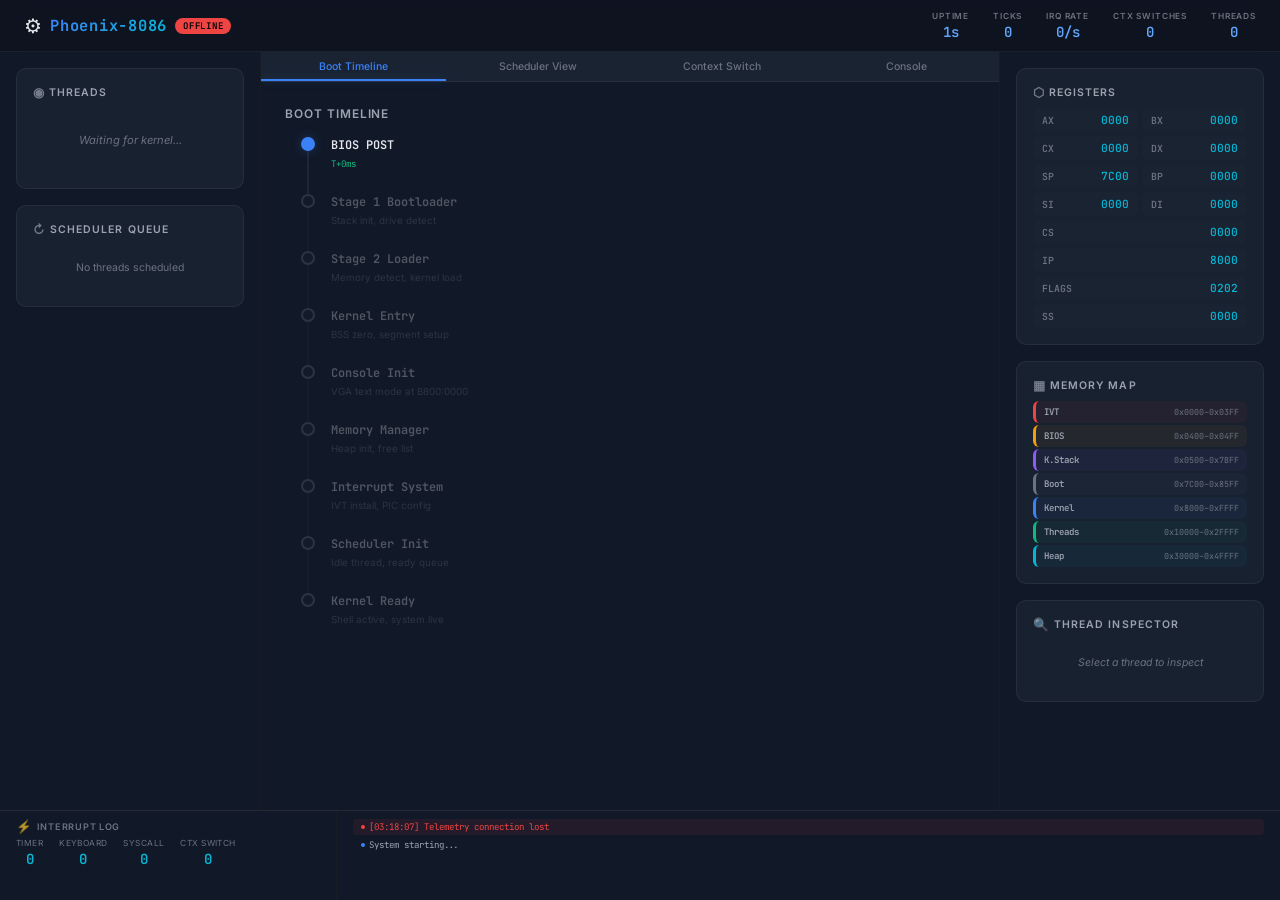
==== dashboard/index.html @ c965301e "Phoenix-8086: preemptive 8086 kernel with telemetry dashboard Two-stage bootloader, real-mode kernel" ====
<!DOCTYPE html>
<html lang="en">
<head>
    <meta charset="UTF-8">
    <meta name="viewport" content="width=device-width, initial-scale=1.0">
    <title>Phoenix-8086 — Live Kernel Dashboard</title>
    <meta name="description" content="Real-time visual dashboard for the Phoenix-8086 bare-metal preemptive microkernel. Monitors boot flow, thread scheduling, interrupts, registers, and memory.">
    <link rel="stylesheet" href="styles.css">
    <link href="https://fonts.googleapis.com/css2?family=Inter:wght@300;400;500;600;700&family=JetBrains+Mono:wght@300;400;500;700&display=swap" rel="stylesheet">
</head>
<body>
    <!-- ═══ Top Status Bar ═══ -->
    <header class="top-bar" id="top-bar">
        <div class="top-bar__logo">
            <span class="logo-icon">⚙</span>
            <span class="logo-text">Phoenix-8086</span>
            <span class="logo-badge" id="status-badge">CONNECTING</span>
        </div>
        <div class="top-bar__metrics">
            <div class="metric">
                <span class="metric__label">UPTIME</span>
                <span class="metric__value" id="metric-uptime">0s</span>
            </div>
            <div class="metric">
                <span class="metric__label">TICKS</span>
                <span class="metric__value" id="metric-ticks">0</span>
            </div>
            <div class="metric">
                <span class="metric__label">IRQ RATE</span>
                <span class="metric__value" id="metric-irq-rate">0/s</span>
            </div>
            <div class="metric">
                <span class="metric__label">CTX SWITCHES</span>
                <span class="metric__value" id="metric-ctx-switches">0</span>
            </div>
            <div class="metric">
                <span class="metric__label">THREADS</span>
                <span class="metric__value" id="metric-threads">0</span>
            </div>
        </div>
    </header>

    <!-- ═══ Main Dashboard Grid ═══ -->
    <main class="dashboard">
        <!-- ─── Left Panel: Thread List & Scheduler ─── -->
        <aside class="panel panel--left" id="panel-left">
            <div class="panel__section" id="thread-list-section">
                <h2 class="panel__title">
                    <span class="panel__icon">◉</span> Threads
                </h2>
                <div class="thread-list" id="thread-list">
                    <div class="thread-card thread-card--empty">
                        <span class="thread-card__msg">Waiting for kernel...</span>
                    </div>
                </div>
            </div>

            <div class="panel__section" id="scheduler-section">
                <h2 class="panel__title">
                    <span class="panel__icon">↻</span> Scheduler Queue
                </h2>
                <div class="sched-queue" id="sched-queue">
                    <div class="sched-queue__empty">No threads scheduled</div>
                </div>
            </div>
        </aside>

        <!-- ─── Center Panel: Main Visualization ─── -->
        <section class="panel panel--center" id="panel-center">
            <!-- View Tabs -->
            <div class="view-tabs" id="view-tabs">
                <button class="view-tab view-tab--active" data-view="boot">Boot Timeline</button>
                <button class="view-tab" data-view="scheduler">Scheduler View</button>
                <button class="view-tab" data-view="context-switch">Context Switch</button>
                <button class="view-tab" data-view="console">Console</button>
            </div>

            <!-- Boot Timeline View -->
            <div class="view-content view-content--active" id="view-boot">
                <h2 class="view-content__title">Boot Timeline</h2>
                <div class="boot-timeline" id="boot-timeline">
                    <div class="boot-step boot-step--completed" data-step="0">
                        <div class="boot-step__dot"></div>
                        <div class="boot-step__line"></div>
                        <div class="boot-step__content">
                            <span class="boot-step__label">BIOS POST</span>
                            <span class="boot-step__time">T+0ms</span>
                        </div>
                    </div>
                    <div class="boot-step" data-step="1">
                        <div class="boot-step__dot"></div>
                        <div class="boot-step__line"></div>
                        <div class="boot-step__content">
                            <span class="boot-step__label">Stage 1 Bootloader</span>
                            <span class="boot-step__desc">Stack init, drive detect</span>
                        </div>
                    </div>
                    <div class="boot-step" data-step="2">
                        <div class="boot-step__dot"></div>
                        <div class="boot-step__line"></div>
                        <div class="boot-step__content">
                            <span class="boot-step__label">Stage 2 Loader</span>
                            <span class="boot-step__desc">Memory detect, kernel load</span>
                        </div>
                    </div>
                    <div class="boot-step" data-step="3">
                        <div class="boot-step__dot"></div>
                        <div class="boot-step__line"></div>
                        <div class="boot-step__content">
                            <span class="boot-step__label">Kernel Entry</span>
                            <span class="boot-step__desc">BSS zero, segment setup</span>
                        </div>
                    </div>
                    <div class="boot-step" data-step="4">
                        <div class="boot-step__dot"></div>
                        <div class="boot-step__line"></div>
                        <div class="boot-step__content">
                            <span class="boot-step__label">Console Init</span>
                            <span class="boot-step__desc">VGA text mode at B800:0000</span>
                        </div>
                    </div>
                    <div class="boot-step" data-step="5">
                        <div class="boot-step__dot"></div>
                        <div class="boot-step__line"></div>
                        <div class="boot-step__content">
                            <span class="boot-step__label">Memory Manager</span>
                            <span class="boot-step__desc">Heap init, free list</span>
                        </div>
                    </div>
                    <div class="boot-step" data-step="6">
                        <div class="boot-step__dot"></div>
                        <div class="boot-step__line"></div>
                        <div class="boot-step__content">
                            <span class="boot-step__label">Interrupt System</span>
                            <span class="boot-step__desc">IVT install, PIC config</span>
                        </div>
                    </div>
                    <div class="boot-step" data-step="7">
                        <div class="boot-step__dot"></div>
                        <div class="boot-step__line"></div>
                        <div class="boot-step__content">
                            <span class="boot-step__label">Scheduler Init</span>
                            <span class="boot-step__desc">Idle thread, ready queue</span>
                        </div>
                    </div>
                    <div class="boot-step" data-step="8">
                        <div class="boot-step__dot"></div>
                        <div class="boot-step__line"></div>
                        <div class="boot-step__content">
                            <span class="boot-step__label">Kernel Ready</span>
                            <span class="boot-step__desc">Shell active, system live</span>
                        </div>
                    </div>
                </div>
            </div>

            <!-- Scheduler View -->
            <div class="view-content" id="view-scheduler">
                <h2 class="view-content__title">Scheduler Timeline</h2>
                <div class="sched-timeline" id="sched-timeline">
                    <div class="sched-timeline__gantt" id="sched-gantt"></div>
                    <div class="sched-timeline__legend" id="sched-legend"></div>
                </div>
                <div class="sched-cpu-chart" id="sched-cpu-chart">
                    <h3>CPU Time per Thread</h3>
                    <div class="cpu-bars" id="cpu-bars"></div>
                </div>
            </div>

            <!-- Context Switch View -->
            <div class="view-content" id="view-context-switch">
                <h2 class="view-content__title">Context Switch Animation</h2>
                <div class="ctx-switch-anim" id="ctx-switch-anim">
                    <div class="ctx-phase" id="ctx-phase-save">
                        <div class="ctx-phase__icon">💾</div>
                        <div class="ctx-phase__label">Save Registers</div>
                        <div class="ctx-phase__desc">Push AX–DI, FLAGS → TCB</div>
                    </div>
                    <div class="ctx-arrow">→</div>
                    <div class="ctx-phase" id="ctx-phase-select">
                        <div class="ctx-phase__icon">🔍</div>
                        <div class="ctx-phase__label">Select Next</div>
                        <div class="ctx-phase__desc">Priority-RR scan</div>
                    </div>
                    <div class="ctx-arrow">→</div>
                    <div class="ctx-phase" id="ctx-phase-restore">
                        <div class="ctx-phase__icon">📤</div>
                        <div class="ctx-phase__label">Restore Context</div>
                        <div class="ctx-phase__desc">TCB → AX–DI, FLAGS</div>
                    </div>
                    <div class="ctx-arrow">→</div>
                    <div class="ctx-phase" id="ctx-phase-iret">
                        <div class="ctx-phase__icon">⚡</div>
                        <div class="ctx-phase__label">IRET</div>
                        <div class="ctx-phase__desc">Resume execution</div>
                    </div>
                </div>
                <div class="ctx-switch-detail" id="ctx-switch-detail">
                    <div class="ctx-thread-box" id="ctx-from-thread">
                        <h3>From Thread</h3>
                        <span class="ctx-thread-name" id="ctx-from-name">—</span>
                    </div>
                    <div class="ctx-switch-arrow">⟹</div>
                    <div class="ctx-thread-box" id="ctx-to-thread">
                        <h3>To Thread</h3>
                        <span class="ctx-thread-name" id="ctx-to-name">—</span>
                    </div>
                </div>
            </div>

            <!-- Console View -->
            <div class="view-content" id="view-console">
                <h2 class="view-content__title">Kernel Console Mirror</h2>
                <div class="console-output" id="console-output">
                    <pre id="console-text">Phoenix-8086 Kernel Console
Waiting for telemetry connection...</pre>
                </div>
            </div>
        </section>

        <!-- ─── Right Panel: Registers, Memory, Inspector ─── -->
        <aside class="panel panel--right" id="panel-right">
            <div class="panel__section" id="register-section">
                <h2 class="panel__title">
                    <span class="panel__icon">⬡</span> Registers
                </h2>
                <div class="register-grid" id="register-grid">
                    <div class="register" id="reg-ax"><span class="register__name">AX</span><span class="register__val">0000</span></div>
                    <div class="register" id="reg-bx"><span class="register__name">BX</span><span class="register__val">0000</span></div>
                    <div class="register" id="reg-cx"><span class="register__name">CX</span><span class="register__val">0000</span></div>
                    <div class="register" id="reg-dx"><span class="register__name">DX</span><span class="register__val">0000</span></div>
                    <div class="register" id="reg-sp"><span class="register__name">SP</span><span class="register__val">7C00</span></div>
                    <div class="register" id="reg-bp"><span class="register__name">BP</span><span class="register__val">0000</span></div>
                    <div class="register" id="reg-si"><span class="register__name">SI</span><span class="register__val">0000</span></div>
                    <div class="register" id="reg-di"><span class="register__name">DI</span><span class="register__val">0000</span></div>
                    <div class="register register--wide" id="reg-cs"><span class="register__name">CS</span><span class="register__val">0000</span></div>
                    <div class="register register--wide" id="reg-ip"><span class="register__name">IP</span><span class="register__val">8000</span></div>
                    <div class="register register--wide" id="reg-flags"><span class="register__name">FLAGS</span><span class="register__val">0202</span></div>
                    <div class="register register--wide" id="reg-ss"><span class="register__name">SS</span><span class="register__val">0000</span></div>
                </div>
            </div>

            <div class="panel__section" id="memory-section">
                <h2 class="panel__title">
                    <span class="panel__icon">▦</span> Memory Map
                </h2>
                <div class="memory-map" id="memory-map">
                    <div class="mem-region mem-region--ivt" title="Interrupt Vector Table">
                        <span class="mem-region__label">IVT</span>
                        <span class="mem-region__range">0x0000–0x03FF</span>
                    </div>
                    <div class="mem-region mem-region--bios" title="BIOS Data Area">
                        <span class="mem-region__label">BIOS</span>
                        <span class="mem-region__range">0x0400–0x04FF</span>
                    </div>
                    <div class="mem-region mem-region--stack" title="Kernel Stack">
                        <span class="mem-region__label">K.Stack</span>
                        <span class="mem-region__range">0x0500–0x7BFF</span>
                    </div>
                    <div class="mem-region mem-region--boot" title="Bootloader">
                        <span class="mem-region__label">Boot</span>
                        <span class="mem-region__range">0x7C00–0x85FF</span>
                    </div>
                    <div class="mem-region mem-region--kernel" title="Kernel Image">
                        <span class="mem-region__label">Kernel</span>
                        <span class="mem-region__range">0x8000–0xFFFF</span>
                    </div>
                    <div class="mem-region mem-region--threads" title="Thread Stacks">
                        <span class="mem-region__label">Threads</span>
                        <span class="mem-region__range">0x10000–0x2FFFF</span>
                    </div>
                    <div class="mem-region mem-region--heap" title="Heap">
                        <span class="mem-region__label">Heap</span>
                        <span class="mem-region__range">0x30000–0x4FFFF</span>
                    </div>
                </div>
            </div>

            <div class="panel__section" id="thread-inspector-section">
                <h2 class="panel__title">
                    <span class="panel__icon">🔍</span> Thread Inspector
                </h2>
                <div class="thread-inspector" id="thread-inspector">
                    <p class="inspector-placeholder">Select a thread to inspect</p>
                </div>
            </div>
        </aside>
    </main>

    <!-- ═══ Bottom Panel: Interrupt Log ═══ -->
    <footer class="bottom-bar" id="bottom-bar">
        <div class="bottom-bar__section">
            <h2 class="bottom-bar__title">
                <span class="panel__icon">⚡</span> Interrupt Log
            </h2>
            <div class="irq-counters" id="irq-counters">
                <div class="irq-counter">
                    <span class="irq-counter__label">Timer</span>
                    <span class="irq-counter__value" id="irq-timer">0</span>
                </div>
                <div class="irq-counter">
                    <span class="irq-counter__label">Keyboard</span>
                    <span class="irq-counter__value" id="irq-keyboard">0</span>
                </div>
                <div class="irq-counter">
                    <span class="irq-counter__label">Syscall</span>
                    <span class="irq-counter__value" id="irq-syscall">0</span>
                </div>
                <div class="irq-counter">
                    <span class="irq-counter__label">Ctx Switch</span>
                    <span class="irq-counter__value" id="irq-ctx">0</span>
                </div>
            </div>
        </div>
        <div class="bottom-bar__section bottom-bar__section--log">
            <div class="event-stream" id="event-stream">
                <div class="event-item event-item--info">System starting...</div>
            </div>
        </div>
    </footer>

    <!-- ═══ Fault Overlay (hidden by default) ═══ -->
    <div class="fault-overlay" id="fault-overlay" style="display: none;">
        <div class="fault-content">
            <h1 class="fault-title">⚠ KERNEL PANIC</h1>
            <p class="fault-reason" id="fault-reason">Unknown fault</p>
            <div class="fault-registers" id="fault-registers"></div>
        </div>
    </div>

    <script src="app.js"></script>
</body>
</html>
---- dashboard/styles.css ----
/* ================================================================
   Phoenix-8086 — Visual Dashboard Design System
   ================================================================
   Premium dark-themed dashboard for real-time kernel telemetry.
   Uses glassmorphism, subtle glow effects, and micro-animations.
   ================================================================ */

/* ── CSS Custom Properties (Design Tokens) ───── */
:root {
    /* Base palette */
    --bg-primary:       #0a0e17;
    --bg-secondary:     #111827;
    --bg-tertiary:      #1a2332;
    --bg-panel:         rgba(17, 24, 39, 0.85);
    --bg-card:          rgba(26, 35, 50, 0.9);
    --bg-hover:         rgba(59, 130, 246, 0.08);

    /* Glass effect */
    --glass-bg:         rgba(17, 24, 39, 0.6);
    --glass-border:     rgba(255, 255, 255, 0.06);
    --glass-blur:       12px;

    /* Text */
    --text-primary:     #e5e7eb;
    --text-secondary:   #9ca3af;
    --text-muted:       #6b7280;
    --text-accent:      #60a5fa;

    /* Accents */
    --accent-blue:      #3b82f6;
    --accent-blue-glow: rgba(59, 130, 246, 0.3);
    --accent-green:     #10b981;
    --accent-green-glow: rgba(16, 185, 129, 0.3);
    --accent-amber:     #f59e0b;
    --accent-amber-glow: rgba(245, 158, 11, 0.3);
    --accent-red:       #ef4444;
    --accent-red-glow:  rgba(239, 68, 68, 0.3);
    --accent-purple:    #8b5cf6;
    --accent-purple-glow: rgba(139, 92, 246, 0.3);
    --accent-cyan:      #06b6d4;
    --accent-cyan-glow: rgba(6, 182, 212, 0.3);

    /* Thread state colors */
    --state-running:    #10b981;
    --state-ready:      #3b82f6;
    --state-blocked:    #f59e0b;
    --state-sleeping:   #8b5cf6;
    --state-terminated: #ef4444;

    /* Borders & shadows */
    --border-subtle:    rgba(255, 255, 255, 0.06);
    --border-accent:    rgba(59, 130, 246, 0.2);
    --shadow-sm:        0 1px 2px rgba(0, 0, 0, 0.4);
    --shadow-md:        0 4px 12px rgba(0, 0, 0, 0.5);
    --shadow-lg:        0 8px 32px rgba(0, 0, 0, 0.6);
    --shadow-glow:      0 0 20px rgba(59, 130, 246, 0.15);

    /* Typography */
    --font-sans:        'Inter', -apple-system, BlinkMacSystemFont, sans-serif;
    --font-mono:        'JetBrains Mono', 'Fira Code', 'Cascadia Code', monospace;

    /* Spacing */
    --gap-xs:           4px;
    --gap-sm:           8px;
    --gap-md:           16px;
    --gap-lg:           24px;
    --gap-xl:           32px;

    /* Radius */
    --radius-sm:        6px;
    --radius-md:        10px;
    --radius-lg:        16px;

    /* Transitions */
    --transition-fast:  150ms ease;
    --transition-base:  250ms ease;
    --transition-slow:  400ms ease;
}

/* ── Reset & Base ────────────────────────────── */
*, *::before, *::after {
    box-sizing: border-box;
    margin: 0;
    padding: 0;
}

html {
    font-size: 14px;
    -webkit-font-smoothing: antialiased;
    -moz-osx-font-smoothing: grayscale;
}

body {
    font-family: var(--font-sans);
    background: var(--bg-primary);
    color: var(--text-primary);
    min-height: 100vh;
    display: flex;
    flex-direction: column;
    overflow: hidden;
}

/* ── Scrollbar Styling ───────────────────────── */
::-webkit-scrollbar {
    width: 6px;
    height: 6px;
}
::-webkit-scrollbar-track {
    background: transparent;
}
::-webkit-scrollbar-thumb {
    background: rgba(255, 255, 255, 0.1);
    border-radius: 3px;
}
::-webkit-scrollbar-thumb:hover {
    background: rgba(255, 255, 255, 0.2);
}

/* ── Top Status Bar ──────────────────────────── */
.top-bar {
    display: flex;
    align-items: center;
    justify-content: space-between;
    padding: var(--gap-sm) var(--gap-lg);
    background: var(--glass-bg);
    backdrop-filter: blur(var(--glass-blur));
    border-bottom: 1px solid var(--glass-border);
    z-index: 100;
    height: 52px;
    flex-shrink: 0;
}

.top-bar__logo {
    display: flex;
    align-items: center;
    gap: var(--gap-sm);
}

.logo-icon {
    font-size: 1.4rem;
    animation: spin 8s linear infinite;
}

@keyframes spin {
    from { transform: rotate(0deg); }
    to { transform: rotate(360deg); }
}

.logo-text {
    font-family: var(--font-mono);
    font-weight: 700;
    font-size: 1.1rem;
    letter-spacing: 0.05em;
    background: linear-gradient(135deg, var(--accent-blue), var(--accent-cyan));
    -webkit-background-clip: text;
    -webkit-text-fill-color: transparent;
    background-clip: text;
}

.logo-badge {
    font-family: var(--font-mono);
    font-size: 0.65rem;
    font-weight: 600;
    padding: 2px 8px;
    border-radius: 999px;
    background: var(--accent-amber);
    color: #000;
    letter-spacing: 0.08em;
    animation: pulse-badge 2s ease-in-out infinite;
}

.logo-badge--connected {
    background: var(--accent-green);
    animation: none;
}

.logo-badge--disconnected {
    background: var(--accent-red);
}

@keyframes pulse-badge {
    0%, 100% { opacity: 1; }
    50% { opacity: 0.5; }
}

.top-bar__metrics {
    display: flex;
    gap: var(--gap-lg);
}

.metric {
    display: flex;
    flex-direction: column;
    align-items: center;
    gap: 2px;
}

.metric__label {
    font-size: 0.6rem;
    font-weight: 600;
    color: var(--text-muted);
    letter-spacing: 0.1em;
    text-transform: uppercase;
}

.metric__value {
    font-family: var(--font-mono);
    font-size: 1rem;
    font-weight: 600;
    color: var(--text-accent);
}

/* ── Dashboard Grid ──────────────────────────── */
.dashboard {
    display: grid;
    grid-template-columns: 260px 1fr 280px;
    gap: 1px;
    flex: 1;
    min-height: 0;
    background: var(--border-subtle);
}

/* ── Panels ──────────────────────────────────── */
.panel {
    background: var(--bg-secondary);
    overflow-y: auto;
    padding: var(--gap-md);
}

.panel--left {
    display: flex;
    flex-direction: column;
    gap: var(--gap-md);
}

.panel--center {
    padding: 0;
    display: flex;
    flex-direction: column;
}

.panel--right {
    display: flex;
    flex-direction: column;
    gap: var(--gap-md);
}

.panel__section {
    background: var(--bg-card);
    border-radius: var(--radius-md);
    padding: var(--gap-md);
    border: 1px solid var(--border-subtle);
    transition: border-color var(--transition-base);
}

.panel__section:hover {
    border-color: var(--border-accent);
}

.panel__title {
    font-size: 0.75rem;
    font-weight: 600;
    color: var(--text-secondary);
    text-transform: uppercase;
    letter-spacing: 0.1em;
    margin-bottom: var(--gap-sm);
    display: flex;
    align-items: center;
    gap: var(--gap-xs);
}

.panel__icon {
    font-size: 0.9rem;
    opacity: 0.7;
}

/* ── Thread List ─────────────────────────────── */
.thread-list {
    display: flex;
    flex-direction: column;
    gap: var(--gap-xs);
}

.thread-card {
    display: flex;
    align-items: center;
    gap: var(--gap-sm);
    padding: var(--gap-sm) var(--gap-sm);
    border-radius: var(--radius-sm);
    cursor: pointer;
    transition: background var(--transition-fast), box-shadow var(--transition-fast);
    border: 1px solid transparent;
}

.thread-card:hover {
    background: var(--bg-hover);
    border-color: var(--border-accent);
}

.thread-card--active {
    background: rgba(16, 185, 129, 0.08);
    border-color: rgba(16, 185, 129, 0.2);
    box-shadow: 0 0 12px rgba(16, 185, 129, 0.1);
}

.thread-card--empty {
    justify-content: center;
    padding: var(--gap-lg);
}

.thread-card__msg {
    color: var(--text-muted);
    font-size: 0.8rem;
    font-style: italic;
}

.thread-card__dot {
    width: 8px;
    height: 8px;
    border-radius: 50%;
    flex-shrink: 0;
    animation: glow-dot 2s ease-in-out infinite;
}

@keyframes glow-dot {
    0%, 100% { box-shadow: 0 0 4px currentColor; }
    50% { box-shadow: 0 0 10px currentColor; }
}

.thread-card__dot--running   { background: var(--state-running); color: var(--state-running); }
.thread-card__dot--ready     { background: var(--state-ready); color: var(--state-ready); animation: none; }
.thread-card__dot--blocked   { background: var(--state-blocked); color: var(--state-blocked); animation: none; }
.thread-card__dot--sleeping  { background: var(--state-sleeping); color: var(--state-sleeping); animation: none; }
.thread-card__dot--terminated { background: var(--state-terminated); color: var(--state-terminated); animation: none; }

.thread-card__info {
    flex: 1;
    min-width: 0;
}

.thread-card__name {
    font-family: var(--font-mono);
    font-size: 0.8rem;
    font-weight: 500;
    color: var(--text-primary);
    white-space: nowrap;
    overflow: hidden;
    text-overflow: ellipsis;
}

.thread-card__meta {
    font-size: 0.65rem;
    color: var(--text-muted);
}

.thread-card__state {
    font-family: var(--font-mono);
    font-size: 0.6rem;
    font-weight: 600;
    padding: 1px 6px;
    border-radius: 4px;
    text-transform: uppercase;
    letter-spacing: 0.05em;
}

.thread-card__state--running   { background: rgba(16, 185, 129, 0.15); color: var(--state-running); }
.thread-card__state--ready     { background: rgba(59, 130, 246, 0.15); color: var(--state-ready); }
.thread-card__state--blocked   { background: rgba(245, 158, 11, 0.15); color: var(--state-blocked); }
.thread-card__state--sleeping  { background: rgba(139, 92, 246, 0.15); color: var(--state-sleeping); }
.thread-card__state--terminated { background: rgba(239, 68, 68, 0.15); color: var(--state-terminated); }

/* ── Scheduler Queue ─────────────────────────── */
.sched-queue {
    display: flex;
    flex-direction: column;
    gap: var(--gap-xs);
}

.sched-queue__empty {
    color: var(--text-muted);
    font-size: 0.75rem;
    text-align: center;
    padding: var(--gap-md);
}

.sched-queue__item {
    display: flex;
    align-items: center;
    gap: var(--gap-sm);
    padding: 4px var(--gap-sm);
    background: rgba(59, 130, 246, 0.05);
    border-radius: var(--radius-sm);
    border-left: 3px solid var(--accent-blue);
    font-family: var(--font-mono);
    font-size: 0.75rem;
    animation: slide-in 0.3s ease-out;
}

@keyframes slide-in {
    from { opacity: 0; transform: translateX(-10px); }
    to { opacity: 1; transform: translateX(0); }
}

/* ── View Tabs ───────────────────────────────── */
.view-tabs {
    display: flex;
    background: var(--bg-tertiary);
    border-bottom: 1px solid var(--border-subtle);
    flex-shrink: 0;
}

.view-tab {
    flex: 1;
    padding: var(--gap-sm) var(--gap-md);
    background: none;
    border: none;
    color: var(--text-muted);
    font-family: var(--font-sans);
    font-size: 0.75rem;
    font-weight: 500;
    cursor: pointer;
    transition: all var(--transition-fast);
    position: relative;
}

.view-tab:hover {
    color: var(--text-primary);
    background: var(--bg-hover);
}

.view-tab--active {
    color: var(--accent-blue);
}

.view-tab--active::after {
    content: '';
    position: absolute;
    bottom: 0;
    left: 0;
    right: 0;
    height: 2px;
    background: var(--accent-blue);
    box-shadow: 0 0 8px var(--accent-blue-glow);
}

/* ── View Content ────────────────────────────── */
.view-content {
    display: none;
    flex: 1;
    overflow-y: auto;
    padding: var(--gap-lg);
}

.view-content--active {
    display: block;
}

.view-content__title {
    font-size: 0.85rem;
    font-weight: 600;
    color: var(--text-secondary);
    margin-bottom: var(--gap-md);
    text-transform: uppercase;
    letter-spacing: 0.08em;
}

/* ── Boot Timeline ───────────────────────────── */
.boot-timeline {
    display: flex;
    flex-direction: column;
    gap: 0;
    padding-left: var(--gap-md);
}

.boot-step {
    display: flex;
    align-items: flex-start;
    gap: var(--gap-md);
    position: relative;
    padding-bottom: var(--gap-lg);
    opacity: 0.3;
    transition: opacity var(--transition-slow);
}

.boot-step--completed {
    opacity: 1;
}

.boot-step--active {
    opacity: 1;
}

.boot-step__dot {
    width: 14px;
    height: 14px;
    border-radius: 50%;
    background: var(--bg-tertiary);
    border: 2px solid var(--text-muted);
    flex-shrink: 0;
    z-index: 2;
    transition: all var(--transition-base);
}

.boot-step--completed .boot-step__dot {
    background: var(--accent-green);
    border-color: var(--accent-green);
    box-shadow: 0 0 8px var(--accent-green-glow);
}

.boot-step--active .boot-step__dot {
    background: var(--accent-blue);
    border-color: var(--accent-blue);
    box-shadow: 0 0 12px var(--accent-blue-glow);
    animation: pulse-dot 1.5s ease-in-out infinite;
}

@keyframes pulse-dot {
    0%, 100% { transform: scale(1); }
    50% { transform: scale(1.3); }
}

.boot-step__line {
    position: absolute;
    left: 6px;
    top: 14px;
    bottom: 0;
    width: 2px;
    background: var(--border-subtle);
    z-index: 1;
}

.boot-step:last-child .boot-step__line {
    display: none;
}

.boot-step--completed .boot-step__line {
    background: var(--accent-green);
    opacity: 0.4;
}

.boot-step__content {
    flex: 1;
}

.boot-step__label {
    font-family: var(--font-mono);
    font-size: 0.85rem;
    font-weight: 600;
    color: var(--text-primary);
    display: block;
}

.boot-step__desc {
    font-size: 0.7rem;
    color: var(--text-muted);
    margin-top: 2px;
}

.boot-step__time {
    font-family: var(--font-mono);
    font-size: 0.65rem;
    color: var(--accent-green);
}

/* ── Scheduler Timeline ──────────────────────── */
.sched-timeline {
    margin-bottom: var(--gap-lg);
}

.sched-timeline__gantt {
    height: 120px;
    background: var(--bg-card);
    border-radius: var(--radius-md);
    border: 1px solid var(--border-subtle);
    display: flex;
    align-items: flex-end;
    gap: 2px;
    padding: var(--gap-sm);
    overflow-x: auto;
}

.gantt-block {
    min-width: 8px;
    border-radius: 2px 2px 0 0;
    transition: height var(--transition-fast);
}

.sched-cpu-chart {
    margin-top: var(--gap-md);
}

.sched-cpu-chart h3 {
    font-size: 0.75rem;
    color: var(--text-secondary);
    margin-bottom: var(--gap-sm);
}

.cpu-bars {
    display: flex;
    flex-direction: column;
    gap: var(--gap-xs);
}

.cpu-bar {
    display: flex;
    align-items: center;
    gap: var(--gap-sm);
}

.cpu-bar__label {
    font-family: var(--font-mono);
    font-size: 0.7rem;
    color: var(--text-secondary);
    width: 60px;
    flex-shrink: 0;
}

.cpu-bar__track {
    flex: 1;
    height: 10px;
    background: var(--bg-tertiary);
    border-radius: 5px;
    overflow: hidden;
}

.cpu-bar__fill {
    height: 100%;
    border-radius: 5px;
    transition: width var(--transition-base);
}

.cpu-bar__value {
    font-family: var(--font-mono);
    font-size: 0.65rem;
    color: var(--text-muted);
    width: 40px;
    text-align: right;
}

/* ── Context Switch Animation ────────────────── */
.ctx-switch-anim {
    display: flex;
    align-items: center;
    justify-content: center;
    gap: var(--gap-md);
    padding: var(--gap-xl);
    flex-wrap: wrap;
}

.ctx-phase {
    display: flex;
    flex-direction: column;
    align-items: center;
    gap: var(--gap-sm);
    padding: var(--gap-lg) var(--gap-md);
    background: var(--bg-card);
    border-radius: var(--radius-md);
    border: 1px solid var(--border-subtle);
    min-width: 120px;
    transition: all var(--transition-base);
}

.ctx-phase--active {
    border-color: var(--accent-blue);
    box-shadow: 0 0 20px var(--accent-blue-glow), inset 0 0 20px rgba(59, 130, 246, 0.05);
    transform: scale(1.05);
}

.ctx-phase__icon {
    font-size: 2rem;
}

.ctx-phase__label {
    font-family: var(--font-mono);
    font-size: 0.8rem;
    font-weight: 600;
    color: var(--text-primary);
}

.ctx-phase__desc {
    font-size: 0.65rem;
    color: var(--text-muted);
    text-align: center;
}

.ctx-arrow {
    font-size: 1.5rem;
    color: var(--accent-blue);
    opacity: 0.5;
}

.ctx-switch-detail {
    display: flex;
    align-items: center;
    justify-content: center;
    gap: var(--gap-lg);
    padding: var(--gap-lg);
}

.ctx-thread-box {
    background: var(--bg-card);
    border-radius: var(--radius-md);
    border: 1px solid var(--border-subtle);
    padding: var(--gap-md) var(--gap-lg);
    text-align: center;
    min-width: 160px;
}

.ctx-thread-box h3 {
    font-size: 0.7rem;
    color: var(--text-muted);
    margin-bottom: var(--gap-xs);
    text-transform: uppercase;
    letter-spacing: 0.08em;
}

.ctx-thread-name {
    font-family: var(--font-mono);
    font-size: 1.1rem;
    font-weight: 600;
    color: var(--text-accent);
}

.ctx-switch-arrow {
    font-size: 2rem;
    color: var(--accent-green);
    animation: ctx-arrow-pulse 1.5s ease-in-out infinite;
}

@keyframes ctx-arrow-pulse {
    0%, 100% { opacity: 0.4; transform: translateX(0); }
    50% { opacity: 1; transform: translateX(4px); }
}

/* ── Console View ────────────────────────────── */
.console-output {
    background: #000;
    border-radius: var(--radius-md);
    border: 1px solid var(--border-subtle);
    padding: var(--gap-md);
    font-family: var(--font-mono);
    font-size: 0.8rem;
    color: #00ff41;
    height: 100%;
    overflow-y: auto;
}

.console-output pre {
    white-space: pre-wrap;
    word-break: break-all;
    margin: 0;
    line-height: 1.5;
}

/* ── Register Grid ───────────────────────────── */
.register-grid {
    display: grid;
    grid-template-columns: 1fr 1fr;
    gap: var(--gap-xs);
}

.register {
    display: flex;
    justify-content: space-between;
    align-items: center;
    padding: 4px var(--gap-sm);
    background: var(--bg-tertiary);
    border-radius: var(--radius-sm);
    border: 1px solid transparent;
    transition: all var(--transition-fast);
}

.register--changed {
    border-color: var(--accent-blue);
    background: rgba(59, 130, 246, 0.08);
    animation: reg-flash 0.5s ease;
}

@keyframes reg-flash {
    0% { background: rgba(59, 130, 246, 0.25); }
    100% { background: rgba(59, 130, 246, 0.08); }
}

.register--wide {
    grid-column: span 2;
}

.register__name {
    font-family: var(--font-mono);
    font-size: 0.7rem;
    font-weight: 600;
    color: var(--text-muted);
}

.register__val {
    font-family: var(--font-mono);
    font-size: 0.8rem;
    font-weight: 500;
    color: var(--accent-cyan);
}

/* ── Memory Map ──────────────────────────────── */
.memory-map {
    display: flex;
    flex-direction: column;
    gap: 2px;
}

.mem-region {
    display: flex;
    justify-content: space-between;
    align-items: center;
    padding: 5px var(--gap-sm);
    border-radius: var(--radius-sm);
    font-family: var(--font-mono);
    font-size: 0.65rem;
    border-left: 3px solid;
    transition: all var(--transition-fast);
}

.mem-region:hover {
    transform: translateX(2px);
}

.mem-region--ivt      { border-color: var(--accent-red);    background: rgba(239, 68, 68, 0.05); }
.mem-region--bios     { border-color: var(--accent-amber);  background: rgba(245, 158, 11, 0.05); }
.mem-region--stack    { border-color: var(--accent-purple); background: rgba(139, 92, 246, 0.05); }
.mem-region--boot     { border-color: var(--text-muted);    background: rgba(107, 114, 128, 0.05); }
.mem-region--kernel   { border-color: var(--accent-blue);   background: rgba(59, 130, 246, 0.05); }
.mem-region--threads  { border-color: var(--accent-green);  background: rgba(16, 185, 129, 0.05); }
.mem-region--heap     { border-color: var(--accent-cyan);   background: rgba(6, 182, 212, 0.05); }

.mem-region--active {
    box-shadow: 0 0 8px currentColor;
    transform: translateX(4px);
}

.mem-region__label {
    font-weight: 600;
    color: var(--text-secondary);
}

.mem-region__range {
    color: var(--text-muted);
    font-size: 0.6rem;
}

/* ── Thread Inspector ────────────────────────── */
.thread-inspector {
    font-size: 0.75rem;
}

.inspector-placeholder {
    color: var(--text-muted);
    font-style: italic;
    text-align: center;
    padding: var(--gap-md);
}

.inspector-field {
    display: flex;
    justify-content: space-between;
    padding: 3px 0;
    border-bottom: 1px solid var(--border-subtle);
}

.inspector-field__label {
    color: var(--text-muted);
}

.inspector-field__value {
    font-family: var(--font-mono);
    color: var(--text-accent);
    font-weight: 500;
}

/* ── Bottom Bar ──────────────────────────────── */
.bottom-bar {
    display: flex;
    gap: 1px;
    background: var(--border-subtle);
    border-top: 1px solid var(--glass-border);
    height: 90px;
    flex-shrink: 0;
}

.bottom-bar__section {
    background: var(--bg-secondary);
    padding: var(--gap-sm) var(--gap-md);
    flex: 1;
}

.bottom-bar__section--log {
    flex: 3;
    overflow: hidden;
}

.bottom-bar__title {
    font-size: 0.65rem;
    font-weight: 600;
    color: var(--text-muted);
    text-transform: uppercase;
    letter-spacing: 0.08em;
    margin-bottom: var(--gap-xs);
    display: flex;
    align-items: center;
    gap: var(--gap-xs);
}

.irq-counters {
    display: flex;
    gap: var(--gap-md);
}

.irq-counter {
    display: flex;
    flex-direction: column;
    align-items: center;
    gap: 2px;
}

.irq-counter__label {
    font-size: 0.6rem;
    color: var(--text-muted);
    text-transform: uppercase;
    letter-spacing: 0.05em;
}

.irq-counter__value {
    font-family: var(--font-mono);
    font-size: 1rem;
    font-weight: 600;
    color: var(--accent-cyan);
}

/* ── Event Stream ────────────────────────────── */
.event-stream {
    height: 100%;
    overflow-y: auto;
    display: flex;
    flex-direction: column;
    gap: 2px;
}

.event-item {
    font-family: var(--font-mono);
    font-size: 0.65rem;
    padding: 2px var(--gap-sm);
    border-radius: 3px;
    animation: event-fade-in 0.3s ease;
    display: flex;
    align-items: center;
    gap: var(--gap-xs);
    white-space: nowrap;
}

@keyframes event-fade-in {
    from { opacity: 0; transform: translateY(-5px); }
    to { opacity: 1; transform: translateY(0); }
}

.event-item::before {
    content: '';
    width: 4px;
    height: 4px;
    border-radius: 50%;
    flex-shrink: 0;
}

.event-item--info    { color: var(--text-secondary); }
.event-item--info::before { background: var(--accent-blue); }
.event-item--timer   { color: var(--text-muted); }
.event-item--timer::before { background: var(--accent-green); }
.event-item--keyboard { color: var(--accent-amber); }
.event-item--keyboard::before { background: var(--accent-amber); }
.event-item--switch  { color: var(--accent-cyan); }
.event-item--switch::before { background: var(--accent-cyan); }
.event-item--fault   { color: var(--accent-red); background: rgba(239, 68, 68, 0.08); }
.event-item--fault::before { background: var(--accent-red); }

/* ── Fault Overlay ───────────────────────────── */
.fault-overlay {
    position: fixed;
    inset: 0;
    background: rgba(239, 68, 68, 0.15);
    backdrop-filter: blur(8px);
    display: flex;
    align-items: center;
    justify-content: center;
    z-index: 1000;
    animation: fault-appear 0.5s ease;
}

@keyframes fault-appear {
    from { opacity: 0; }
    to { opacity: 1; }
}

.fault-content {
    background: var(--bg-primary);
    border: 2px solid var(--accent-red);
    border-radius: var(--radius-lg);
    padding: var(--gap-xl);
    max-width: 500px;
    text-align: center;
    box-shadow: 0 0 60px var(--accent-red-glow), 0 0 120px rgba(239, 68, 68, 0.1);
}

.fault-title {
    font-family: var(--font-mono);
    font-size: 2rem;
    font-weight: 700;
    color: var(--accent-red);
    margin-bottom: var(--gap-md);
    animation: fault-blink 1s ease-in-out infinite;
}

@keyframes fault-blink {
    0%, 100% { opacity: 1; }
    50% { opacity: 0.5; }
}

.fault-reason {
    font-family: var(--font-mono);
    font-size: 0.9rem;
    color: var(--text-primary);
    margin-bottom: var(--gap-lg);
}

.fault-registers {
    text-align: left;
    font-family: var(--font-mono);
    font-size: 0.75rem;
    color: var(--text-secondary);
}

/* ── Responsive ──────────────────────────────── */
@media (max-width: 1200px) {
    .dashboard {
        grid-template-columns: 220px 1fr 240px;
    }
}

@media (max-width: 900px) {
    .dashboard {
        grid-template-columns: 1fr;
        grid-template-rows: auto 1fr auto;
    }

    .panel--left, .panel--right {
        flex-direction: row;
        overflow-x: auto;
        gap: var(--gap-sm);
    }

    .panel__section {
        min-width: 200px;
    }
}
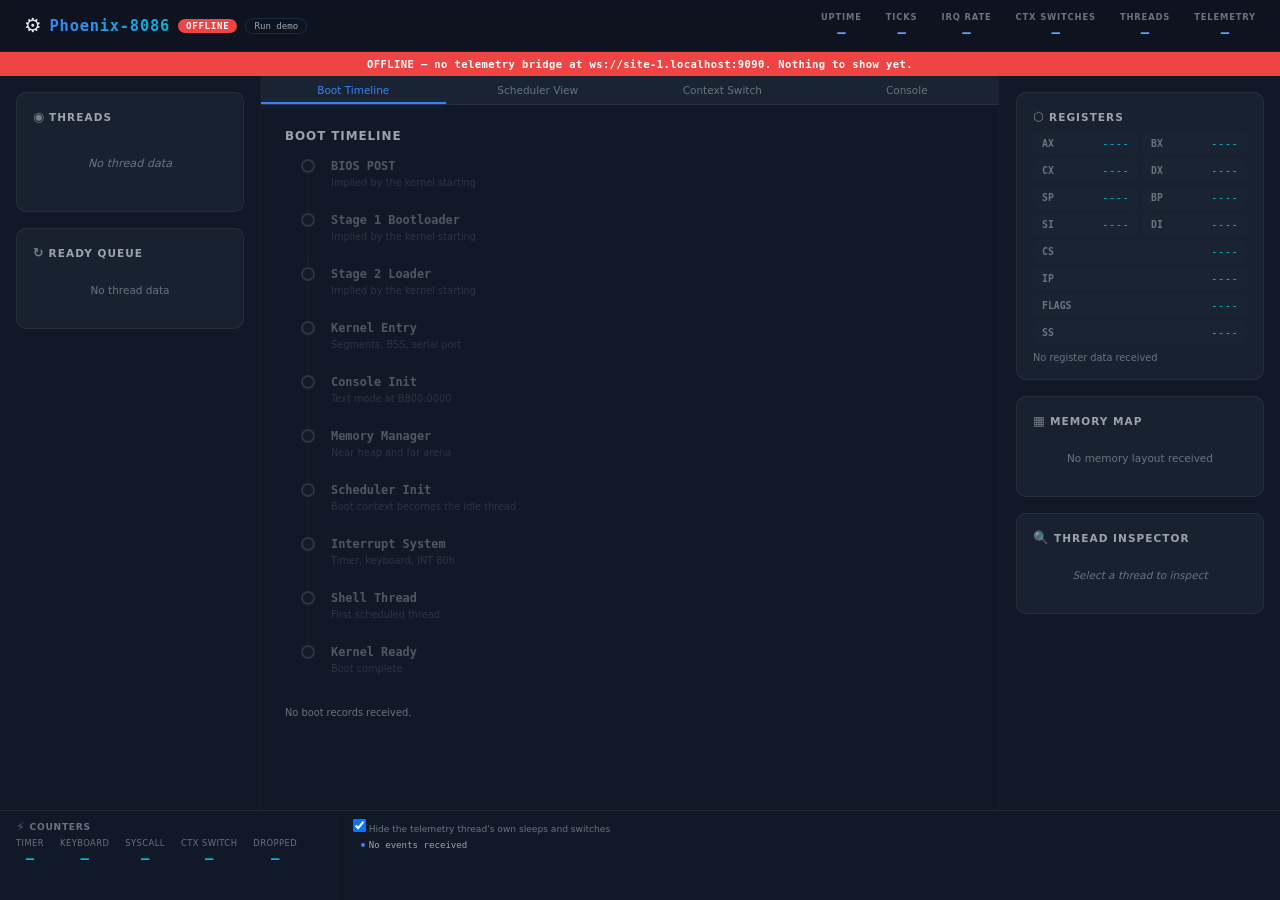
==== commit 6cb8a925: "Dashboard shows kernel data only; replay, capture tool, model tests - dashboard/model.js: pure state" ====
--- a/dashboard/index.html
+++ b/dashboard/index.html
@@ -3,10 +3,9 @@
 <head>
     <meta charset="UTF-8">
     <meta name="viewport" content="width=device-width, initial-scale=1.0">
-    <title>Phoenix-8086 — Live Kernel Dashboard</title>
+    <title>Phoenix-8086 — Kernel Dashboard</title>
     <meta name="description" content="Real-time visual dashboard for the Phoenix-8086 bare-metal preemptive microkernel. Monitors boot flow, thread scheduling, interrupts, registers, and memory.">
     <link rel="stylesheet" href="styles.css">
-    <link href="https://fonts.googleapis.com/css2?family=Inter:wght@300;400;500;600;700&family=JetBrains+Mono:wght@300;400;500;700&display=swap" rel="stylesheet">
 </head>
 <body>
     <!-- ═══ Top Status Bar ═══ -->
@@ -14,31 +13,39 @@
         <div class="top-bar__logo">
             <span class="logo-icon">⚙</span>
             <span class="logo-text">Phoenix-8086</span>
-            <span class="logo-badge" id="status-badge">CONNECTING</span>
+            <span class="logo-badge logo-badge--offline" id="status-badge">OFFLINE</span>
+            <button class="demo-toggle" id="demo-toggle" type="button">Run demo</button>
         </div>
         <div class="top-bar__metrics">
             <div class="metric">
                 <span class="metric__label">UPTIME</span>
-                <span class="metric__value" id="metric-uptime">0s</span>
+                <span class="metric__value" id="metric-uptime">—</span>
             </div>
             <div class="metric">
                 <span class="metric__label">TICKS</span>
-                <span class="metric__value" id="metric-ticks">0</span>
+                <span class="metric__value" id="metric-ticks">—</span>
             </div>
             <div class="metric">
                 <span class="metric__label">IRQ RATE</span>
-                <span class="metric__value" id="metric-irq-rate">0/s</span>
+                <span class="metric__value" id="metric-irq-rate">—</span>
             </div>
             <div class="metric">
                 <span class="metric__label">CTX SWITCHES</span>
-                <span class="metric__value" id="metric-ctx-switches">0</span>
+                <span class="metric__value" id="metric-ctx-switches">—</span>
             </div>
             <div class="metric">
                 <span class="metric__label">THREADS</span>
-                <span class="metric__value" id="metric-threads">0</span>
+                <span class="metric__value" id="metric-threads">—</span>
+            </div>
+            <div class="metric">
+                <span class="metric__label">TELEMETRY</span>
+                <span class="metric__value" id="metric-link">—</span>
             </div>
         </div>
     </header>
+
+    <!-- ═══ Mode Banner: says where the data on this page comes from ═══ -->
+    <div class="mode-banner mode-banner--offline" id="mode-banner" role="status"></div>
 
     <!-- ═══ Main Dashboard Grid ═══ -->
     <main class="dashboard">
@@ -50,17 +57,17 @@
                 </h2>
                 <div class="thread-list" id="thread-list">
                     <div class="thread-card thread-card--empty">
-                        <span class="thread-card__msg">Waiting for kernel...</span>
+                        <span class="thread-card__msg">No thread data</span>
                     </div>
                 </div>
             </div>
 
             <div class="panel__section" id="scheduler-section">
                 <h2 class="panel__title">
-                    <span class="panel__icon">↻</span> Scheduler Queue
+                    <span class="panel__icon">↻</span> Ready Queue
                 </h2>
                 <div class="sched-queue" id="sched-queue">
-                    <div class="sched-queue__empty">No threads scheduled</div>
+                    <div class="sched-queue__empty">No thread data</div>
                 </div>
             </div>
         </aside>
@@ -79,79 +86,88 @@
             <div class="view-content view-content--active" id="view-boot">
                 <h2 class="view-content__title">Boot Timeline</h2>
                 <div class="boot-timeline" id="boot-timeline">
-                    <div class="boot-step boot-step--completed" data-step="0">
+                    <div class="boot-step" data-stage="1">
                         <div class="boot-step__dot"></div>
                         <div class="boot-step__line"></div>
                         <div class="boot-step__content">
                             <span class="boot-step__label">BIOS POST</span>
-                            <span class="boot-step__time">T+0ms</span>
-                        </div>
-                    </div>
-                    <div class="boot-step" data-step="1">
+                            <span class="boot-step__desc">Implied by the kernel starting</span>
+                        </div>
+                    </div>
+                    <div class="boot-step" data-stage="1">
                         <div class="boot-step__dot"></div>
                         <div class="boot-step__line"></div>
                         <div class="boot-step__content">
                             <span class="boot-step__label">Stage 1 Bootloader</span>
-                            <span class="boot-step__desc">Stack init, drive detect</span>
-                        </div>
-                    </div>
-                    <div class="boot-step" data-step="2">
+                            <span class="boot-step__desc">Implied by the kernel starting</span>
+                        </div>
+                    </div>
+                    <div class="boot-step" data-stage="1">
                         <div class="boot-step__dot"></div>
                         <div class="boot-step__line"></div>
                         <div class="boot-step__content">
                             <span class="boot-step__label">Stage 2 Loader</span>
-                            <span class="boot-step__desc">Memory detect, kernel load</span>
-                        </div>
-                    </div>
-                    <div class="boot-step" data-step="3">
+                            <span class="boot-step__desc">Implied by the kernel starting</span>
+                        </div>
+                    </div>
+                    <div class="boot-step" data-stage="1">
                         <div class="boot-step__dot"></div>
                         <div class="boot-step__line"></div>
                         <div class="boot-step__content">
                             <span class="boot-step__label">Kernel Entry</span>
-                            <span class="boot-step__desc">BSS zero, segment setup</span>
-                        </div>
-                    </div>
-                    <div class="boot-step" data-step="4">
+                            <span class="boot-step__desc">Segments, BSS, serial port</span>
+                        </div>
+                    </div>
+                    <div class="boot-step" data-stage="2">
                         <div class="boot-step__dot"></div>
                         <div class="boot-step__line"></div>
                         <div class="boot-step__content">
                             <span class="boot-step__label">Console Init</span>
-                            <span class="boot-step__desc">VGA text mode at B800:0000</span>
-                        </div>
-                    </div>
-                    <div class="boot-step" data-step="5">
+                            <span class="boot-step__desc">Text mode at B800:0000</span>
+                        </div>
+                    </div>
+                    <div class="boot-step" data-stage="3">
                         <div class="boot-step__dot"></div>
                         <div class="boot-step__line"></div>
                         <div class="boot-step__content">
                             <span class="boot-step__label">Memory Manager</span>
-                            <span class="boot-step__desc">Heap init, free list</span>
-                        </div>
-                    </div>
-                    <div class="boot-step" data-step="6">
+                            <span class="boot-step__desc">Near heap and far arena</span>
+                        </div>
+                    </div>
+                    <div class="boot-step" data-stage="4">
+                        <div class="boot-step__dot"></div>
+                        <div class="boot-step__line"></div>
+                        <div class="boot-step__content">
+                            <span class="boot-step__label">Scheduler Init</span>
+                            <span class="boot-step__desc">Boot context becomes the idle thread</span>
+                        </div>
+                    </div>
+                    <div class="boot-step" data-stage="5">
                         <div class="boot-step__dot"></div>
                         <div class="boot-step__line"></div>
                         <div class="boot-step__content">
                             <span class="boot-step__label">Interrupt System</span>
-                            <span class="boot-step__desc">IVT install, PIC config</span>
-                        </div>
-                    </div>
-                    <div class="boot-step" data-step="7">
-                        <div class="boot-step__dot"></div>
-                        <div class="boot-step__line"></div>
-                        <div class="boot-step__content">
-                            <span class="boot-step__label">Scheduler Init</span>
-                            <span class="boot-step__desc">Idle thread, ready queue</span>
-                        </div>
-                    </div>
-                    <div class="boot-step" data-step="8">
+                            <span class="boot-step__desc">Timer, keyboard, INT 80h</span>
+                        </div>
+                    </div>
+                    <div class="boot-step" data-stage="6">
+                        <div class="boot-step__dot"></div>
+                        <div class="boot-step__line"></div>
+                        <div class="boot-step__content">
+                            <span class="boot-step__label">Shell Thread</span>
+                            <span class="boot-step__desc">First scheduled thread</span>
+                        </div>
+                    </div>
+                    <div class="boot-step" data-stage="7">
                         <div class="boot-step__dot"></div>
                         <div class="boot-step__line"></div>
                         <div class="boot-step__content">
                             <span class="boot-step__label">Kernel Ready</span>
-                            <span class="boot-step__desc">Shell active, system live</span>
-                        </div>
-                    </div>
-                </div>
+                            <span class="boot-step__desc">Boot complete</span>
+                        </div>
+                    </div>
+                </div>
+                <p class="view-note" id="boot-note"></p>
             </div>
 
             <!-- Scheduler View -->
@@ -159,34 +175,35 @@
                 <h2 class="view-content__title">Scheduler Timeline</h2>
                 <div class="sched-timeline" id="sched-timeline">
                     <div class="sched-timeline__gantt" id="sched-gantt"></div>
+                    <p class="view-note" id="sched-window"></p>
                     <div class="sched-timeline__legend" id="sched-legend"></div>
                 </div>
                 <div class="sched-cpu-chart" id="sched-cpu-chart">
-                    <h3>CPU Time per Thread</h3>
+                    <h3>CPU Share in This Window</h3>
                     <div class="cpu-bars" id="cpu-bars"></div>
                 </div>
             </div>
 
             <!-- Context Switch View -->
             <div class="view-content" id="view-context-switch">
-                <h2 class="view-content__title">Context Switch Animation</h2>
+                <h2 class="view-content__title">Context Switch</h2>
                 <div class="ctx-switch-anim" id="ctx-switch-anim">
                     <div class="ctx-phase" id="ctx-phase-save">
                         <div class="ctx-phase__icon">💾</div>
                         <div class="ctx-phase__label">Save Registers</div>
-                        <div class="ctx-phase__desc">Push AX–DI, FLAGS → TCB</div>
+                        <div class="ctx-phase__desc">Push registers on the thread's stack</div>
                     </div>
                     <div class="ctx-arrow">→</div>
                     <div class="ctx-phase" id="ctx-phase-select">
                         <div class="ctx-phase__icon">🔍</div>
                         <div class="ctx-phase__label">Select Next</div>
-                        <div class="ctx-phase__desc">Priority-RR scan</div>
+                        <div class="ctx-phase__desc">Priority, round-robin, aging</div>
                     </div>
                     <div class="ctx-arrow">→</div>
                     <div class="ctx-phase" id="ctx-phase-restore">
                         <div class="ctx-phase__icon">📤</div>
                         <div class="ctx-phase__label">Restore Context</div>
-                        <div class="ctx-phase__desc">TCB → AX–DI, FLAGS</div>
+                        <div class="ctx-phase__desc">Load SP of the next thread, pop</div>
                     </div>
                     <div class="ctx-arrow">→</div>
                     <div class="ctx-phase" id="ctx-phase-iret">
@@ -206,15 +223,19 @@
                         <span class="ctx-thread-name" id="ctx-to-name">—</span>
                     </div>
                 </div>
+                <p class="view-note" id="ctx-tick"></p>
             </div>
 
             <!-- Console View -->
             <div class="view-content" id="view-console">
                 <h2 class="view-content__title">Kernel Console Mirror</h2>
                 <div class="console-output" id="console-output">
-                    <pre id="console-text">Phoenix-8086 Kernel Console
-Waiting for telemetry connection...</pre>
-                </div>
+                    <pre id="console-text">No console output received.</pre>
+                </div>
+                <form class="console-form" id="console-form" autocomplete="off">
+                    <label class="visually-hidden" for="console-input">Shell command</label>
+                    <input class="console-input" id="console-input" type="text" maxlength="60" disabled>
+                </form>
             </div>
         </section>
 
@@ -225,19 +246,20 @@
                     <span class="panel__icon">⬡</span> Registers
                 </h2>
                 <div class="register-grid" id="register-grid">
-                    <div class="register" id="reg-ax"><span class="register__name">AX</span><span class="register__val">0000</span></div>
-                    <div class="register" id="reg-bx"><span class="register__name">BX</span><span class="register__val">0000</span></div>
-                    <div class="register" id="reg-cx"><span class="register__name">CX</span><span class="register__val">0000</span></div>
-                    <div class="register" id="reg-dx"><span class="register__name">DX</span><span class="register__val">0000</span></div>
-                    <div class="register" id="reg-sp"><span class="register__name">SP</span><span class="register__val">7C00</span></div>
-                    <div class="register" id="reg-bp"><span class="register__name">BP</span><span class="register__val">0000</span></div>
-                    <div class="register" id="reg-si"><span class="register__name">SI</span><span class="register__val">0000</span></div>
-                    <div class="register" id="reg-di"><span class="register__name">DI</span><span class="register__val">0000</span></div>
-                    <div class="register register--wide" id="reg-cs"><span class="register__name">CS</span><span class="register__val">0000</span></div>
-                    <div class="register register--wide" id="reg-ip"><span class="register__name">IP</span><span class="register__val">8000</span></div>
-                    <div class="register register--wide" id="reg-flags"><span class="register__name">FLAGS</span><span class="register__val">0202</span></div>
-                    <div class="register register--wide" id="reg-ss"><span class="register__name">SS</span><span class="register__val">0000</span></div>
-                </div>
+                    <div class="register" id="reg-ax"><span class="register__name">AX</span><span class="register__val">----</span></div>
+                    <div class="register" id="reg-bx"><span class="register__name">BX</span><span class="register__val">----</span></div>
+                    <div class="register" id="reg-cx"><span class="register__name">CX</span><span class="register__val">----</span></div>
+                    <div class="register" id="reg-dx"><span class="register__name">DX</span><span class="register__val">----</span></div>
+                    <div class="register" id="reg-sp"><span class="register__name">SP</span><span class="register__val">----</span></div>
+                    <div class="register" id="reg-bp"><span class="register__name">BP</span><span class="register__val">----</span></div>
+                    <div class="register" id="reg-si"><span class="register__name">SI</span><span class="register__val">----</span></div>
+                    <div class="register" id="reg-di"><span class="register__name">DI</span><span class="register__val">----</span></div>
+                    <div class="register register--wide" id="reg-cs"><span class="register__name">CS</span><span class="register__val">----</span></div>
+                    <div class="register register--wide" id="reg-ip"><span class="register__name">IP</span><span class="register__val">----</span></div>
+                    <div class="register register--wide" id="reg-flags"><span class="register__name">FLAGS</span><span class="register__val">----</span></div>
+                    <div class="register register--wide" id="reg-ss"><span class="register__name">SS</span><span class="register__val">----</span></div>
+                </div>
+                <p class="view-note" id="register-caption"></p>
             </div>
 
             <div class="panel__section" id="memory-section">
@@ -245,34 +267,7 @@
                     <span class="panel__icon">▦</span> Memory Map
                 </h2>
                 <div class="memory-map" id="memory-map">
-                    <div class="mem-region mem-region--ivt" title="Interrupt Vector Table">
-                        <span class="mem-region__label">IVT</span>
-                        <span class="mem-region__range">0x0000–0x03FF</span>
-                    </div>
-                    <div class="mem-region mem-region--bios" title="BIOS Data Area">
-                        <span class="mem-region__label">BIOS</span>
-                        <span class="mem-region__range">0x0400–0x04FF</span>
-                    </div>
-                    <div class="mem-region mem-region--stack" title="Kernel Stack">
-                        <span class="mem-region__label">K.Stack</span>
-                        <span class="mem-region__range">0x0500–0x7BFF</span>
-                    </div>
-                    <div class="mem-region mem-region--boot" title="Bootloader">
-                        <span class="mem-region__label">Boot</span>
-                        <span class="mem-region__range">0x7C00–0x85FF</span>
-                    </div>
-                    <div class="mem-region mem-region--kernel" title="Kernel Image">
-                        <span class="mem-region__label">Kernel</span>
-                        <span class="mem-region__range">0x8000–0xFFFF</span>
-                    </div>
-                    <div class="mem-region mem-region--threads" title="Thread Stacks">
-                        <span class="mem-region__label">Threads</span>
-                        <span class="mem-region__range">0x10000–0x2FFFF</span>
-                    </div>
-                    <div class="mem-region mem-region--heap" title="Heap">
-                        <span class="mem-region__label">Heap</span>
-                        <span class="mem-region__range">0x30000–0x4FFFF</span>
-                    </div>
+                    <div class="sched-queue__empty">No memory layout received</div>
                 </div>
             </div>
 
@@ -291,30 +286,38 @@
     <footer class="bottom-bar" id="bottom-bar">
         <div class="bottom-bar__section">
             <h2 class="bottom-bar__title">
-                <span class="panel__icon">⚡</span> Interrupt Log
+                <span class="panel__icon">⚡</span> Counters
             </h2>
             <div class="irq-counters" id="irq-counters">
                 <div class="irq-counter">
                     <span class="irq-counter__label">Timer</span>
-                    <span class="irq-counter__value" id="irq-timer">0</span>
+                    <span class="irq-counter__value" id="irq-timer">—</span>
                 </div>
                 <div class="irq-counter">
                     <span class="irq-counter__label">Keyboard</span>
-                    <span class="irq-counter__value" id="irq-keyboard">0</span>
+                    <span class="irq-counter__value" id="irq-keyboard">—</span>
                 </div>
                 <div class="irq-counter">
                     <span class="irq-counter__label">Syscall</span>
-                    <span class="irq-counter__value" id="irq-syscall">0</span>
+                    <span class="irq-counter__value" id="irq-syscall">—</span>
                 </div>
                 <div class="irq-counter">
                     <span class="irq-counter__label">Ctx Switch</span>
-                    <span class="irq-counter__value" id="irq-ctx">0</span>
+                    <span class="irq-counter__value" id="irq-ctx">—</span>
+                </div>
+                <div class="irq-counter">
+                    <span class="irq-counter__label">Dropped</span>
+                    <span class="irq-counter__value" id="irq-drops">—</span>
                 </div>
             </div>
         </div>
         <div class="bottom-bar__section bottom-bar__section--log">
+            <label class="event-filter">
+                <input type="checkbox" id="event-filter" checked>
+                Hide the telemetry thread's own sleeps and switches
+            </label>
             <div class="event-stream" id="event-stream">
-                <div class="event-item event-item--info">System starting...</div>
+                <div class="event-item event-item--info">No events received</div>
             </div>
         </div>
     </footer>
@@ -323,11 +326,15 @@
     <div class="fault-overlay" id="fault-overlay" style="display: none;">
         <div class="fault-content">
             <h1 class="fault-title">⚠ KERNEL PANIC</h1>
-            <p class="fault-reason" id="fault-reason">Unknown fault</p>
+            <p class="fault-reason" id="fault-reason"></p>
+            <p class="fault-thread" id="fault-thread"></p>
             <div class="fault-registers" id="fault-registers"></div>
+            <button class="fault-dismiss" id="fault-dismiss" type="button">Dismiss</button>
         </div>
     </div>
 
+    <script src="model.js"></script>
+    <script src="demo.js"></script>
     <script src="app.js"></script>
 </body>
 </html>
--- a/dashboard/styles.css
+++ b/dashboard/styles.css
@@ -1,3 +1,4 @@
+/* SPDX-License-Identifier: MIT */
 /* ================================================================
    Phoenix-8086 — Visual Dashboard Design System
    ================================================================
@@ -56,8 +57,8 @@
     --shadow-glow:      0 0 20px rgba(59, 130, 246, 0.15);
 
     /* Typography */
-    --font-sans:        'Inter', -apple-system, BlinkMacSystemFont, sans-serif;
-    --font-mono:        'JetBrains Mono', 'Fira Code', 'Cascadia Code', monospace;
+    --font-sans:        system-ui, -apple-system, 'Segoe UI', Roboto, 'Helvetica Neue', Arial, sans-serif;
+    --font-mono:        ui-monospace, 'SF Mono', 'Cascadia Mono', Consolas, 'DejaVu Sans Mono', 'Liberation Mono', Menlo, monospace;
 
     /* Spacing */
     --gap-xs:           4px;
@@ -1057,3 +1058,168 @@
         min-width: 200px;
     }
 }
+
+/* ── Data source: mode badge and banner ─────── */
+.logo-badge--live    { background: var(--accent-green); animation: none; }
+.logo-badge--replay  { background: var(--accent-purple); color: #fff; animation: none; }
+.logo-badge--demo    { background: var(--accent-amber); animation: none; }
+.logo-badge--offline { background: var(--accent-red); color: #fff; animation: none; }
+
+.mode-banner {
+    padding: 6px var(--gap-md);
+    font-family: var(--font-mono);
+    font-size: 0.75rem;
+    font-weight: 600;
+    text-align: center;
+    letter-spacing: 0.04em;
+}
+
+.mode-banner[hidden] { display: none; }
+.mode-banner--demo    { background: var(--accent-amber); color: #000; }
+.mode-banner--replay  { background: var(--accent-purple); color: #fff; }
+.mode-banner--offline { background: var(--accent-red); color: #fff; }
+.mode-banner--waiting { background: var(--bg-tertiary); color: var(--text-secondary); }
+
+.demo-toggle {
+    font-family: var(--font-mono);
+    font-size: 0.65rem;
+    padding: 2px 8px;
+    border-radius: 999px;
+    border: 1px solid var(--border-accent);
+    background: transparent;
+    color: var(--text-secondary);
+    cursor: pointer;
+}
+
+.demo-toggle:hover,
+.demo-toggle:focus-visible { color: var(--text-primary); border-color: var(--accent-blue); }
+.demo-toggle[hidden] { display: none; }
+
+.metric__value--warn { color: var(--accent-amber); }
+
+/* ── Notes under a view ─────────────────────── */
+.view-note {
+    margin-top: var(--gap-sm);
+    font-size: 0.7rem;
+    color: var(--text-muted);
+}
+
+/* ── Scheduler timeline: width is real duration ─ */
+.gantt-seg {
+    align-self: stretch;
+    flex-basis: 0;
+    min-width: 1px;
+    border-radius: 1px;
+    opacity: 0.85;
+}
+
+.sched-empty {
+    align-self: center;
+    margin: 0 auto;
+    font-size: 0.75rem;
+    color: var(--text-muted);
+}
+
+.sched-timeline__legend {
+    display: flex;
+    flex-wrap: wrap;
+    gap: var(--gap-sm) var(--gap-md);
+    margin-top: var(--gap-sm);
+    font-family: var(--font-mono);
+    font-size: 0.7rem;
+    color: var(--text-secondary);
+}
+
+.thread-card--selected { outline: 1px solid var(--accent-blue); }
+.thread-card:focus-visible { outline: 2px solid var(--accent-blue); }
+
+/* ── Memory map usage ───────────────────────── */
+.mem-region--far { border-color: var(--accent-cyan); background: rgba(6, 182, 212, 0.06); }
+.mem-region--metered { flex-wrap: wrap; }
+
+.mem-usage {
+    flex-basis: 100%;
+    height: 3px;
+    margin-top: 4px;
+    background: rgba(255, 255, 255, 0.08);
+    border-radius: 2px;
+}
+
+.mem-usage__fill {
+    height: 100%;
+    background: currentColor;
+    border-radius: 2px;
+}
+
+/* ── Console input ──────────────────────────── */
+.console-form { margin-top: var(--gap-sm); }
+
+.console-input {
+    width: 100%;
+    padding: 6px var(--gap-sm);
+    font-family: var(--font-mono);
+    font-size: 0.8rem;
+    color: #00ff41;
+    background: #000;
+    border: 1px solid var(--border-subtle);
+    border-radius: var(--radius-sm);
+}
+
+.console-input:disabled { color: var(--text-muted); cursor: not-allowed; }
+.console-input:focus-visible { outline: 1px solid var(--accent-green); }
+
+.visually-hidden {
+    position: absolute;
+    width: 1px;
+    height: 1px;
+    overflow: hidden;
+    clip: rect(0 0 0 0);
+    white-space: nowrap;
+}
+
+/* ── Event filter ───────────────────────────── */
+.event-filter {
+    display: block;
+    margin-bottom: var(--gap-xs);
+    font-size: 0.65rem;
+    color: var(--text-muted);
+}
+
+.event-item--state   { color: var(--text-muted); }
+.event-item--state::before { background: var(--accent-purple); }
+.event-item--syscall { color: var(--accent-amber); }
+.event-item--syscall::before { background: var(--accent-amber); }
+
+/* ── Fault overlay details ──────────────────── */
+.fault-thread {
+    font-family: var(--font-mono);
+    font-size: 0.75rem;
+    color: var(--text-secondary);
+    margin-bottom: var(--gap-md);
+}
+
+.fault-registers {
+    display: grid;
+    grid-template-columns: repeat(4, auto);
+    gap: 4px var(--gap-md);
+}
+
+.fault-dismiss {
+    margin-top: var(--gap-lg);
+    padding: 6px 16px;
+    font-family: var(--font-mono);
+    font-size: 0.75rem;
+    color: var(--text-primary);
+    background: transparent;
+    border: 1px solid var(--accent-red);
+    border-radius: var(--radius-sm);
+    cursor: pointer;
+}
+
+/* ── Reduced motion ─────────────────────────── */
+@media (prefers-reduced-motion: reduce) {
+    *, *::before, *::after {
+        animation: none !important;
+        transition: none !important;
+    }
+}
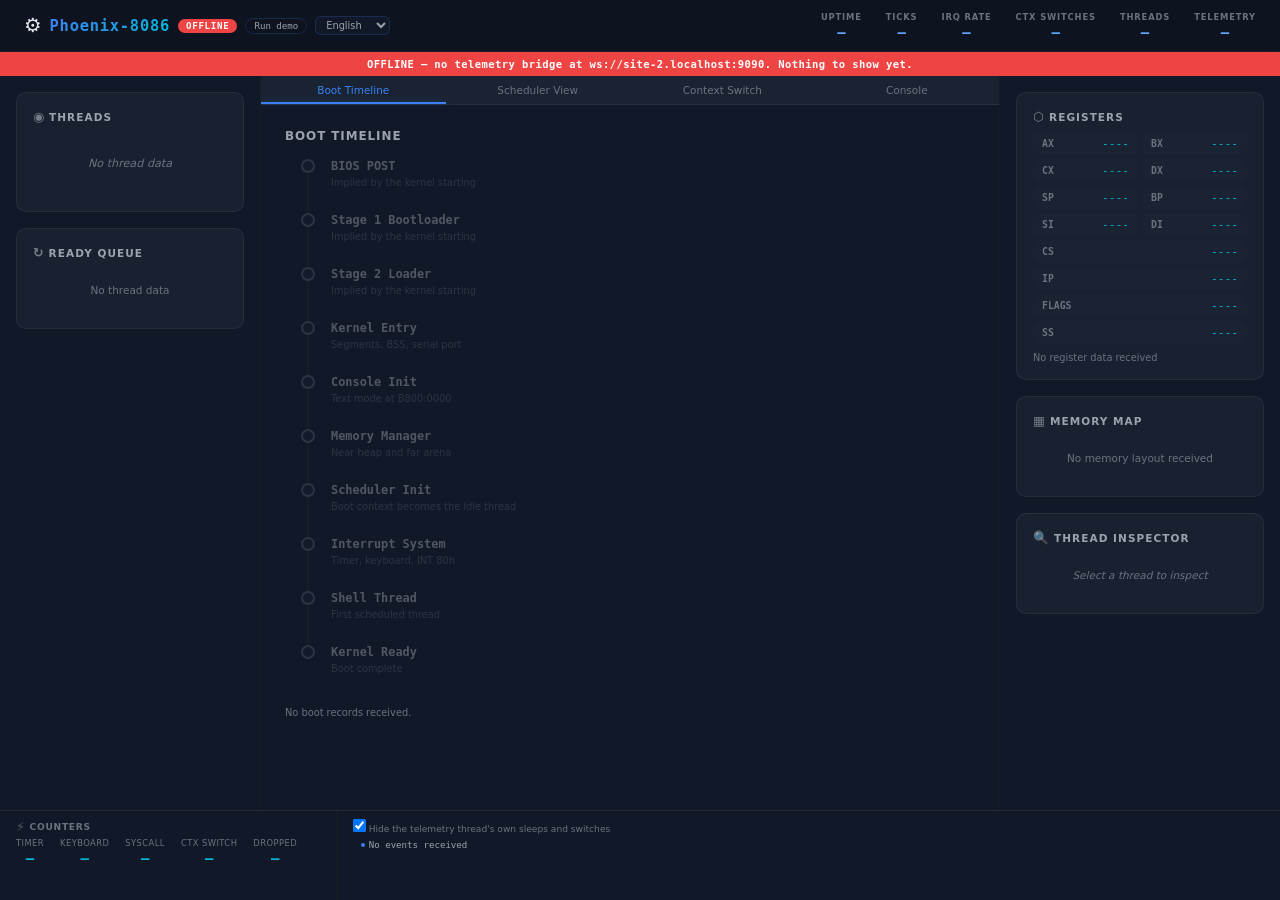
==== commit 4e6a55c4: "Soak test, keyboard layouts, dashboard translations and render tests - tools/soak_test.py and 'make " ====
--- a/dashboard/index.html
+++ b/dashboard/index.html
@@ -15,30 +15,32 @@
             <span class="logo-text">Phoenix-8086</span>
             <span class="logo-badge logo-badge--offline" id="status-badge">OFFLINE</span>
             <button class="demo-toggle" id="demo-toggle" type="button">Run demo</button>
+            <label class="visually-hidden" for="language" data-i18n="language">Language</label>
+            <select class="language-select" id="language"></select>
         </div>
         <div class="top-bar__metrics">
             <div class="metric">
-                <span class="metric__label">UPTIME</span>
+                <span class="metric__label" data-i18n="metric.uptime">UPTIME</span>
                 <span class="metric__value" id="metric-uptime">—</span>
             </div>
             <div class="metric">
-                <span class="metric__label">TICKS</span>
+                <span class="metric__label" data-i18n="metric.ticks">TICKS</span>
                 <span class="metric__value" id="metric-ticks">—</span>
             </div>
             <div class="metric">
-                <span class="metric__label">IRQ RATE</span>
+                <span class="metric__label" data-i18n="metric.irqRate">IRQ RATE</span>
                 <span class="metric__value" id="metric-irq-rate">—</span>
             </div>
             <div class="metric">
-                <span class="metric__label">CTX SWITCHES</span>
+                <span class="metric__label" data-i18n="metric.ctx">CTX SWITCHES</span>
                 <span class="metric__value" id="metric-ctx-switches">—</span>
             </div>
             <div class="metric">
-                <span class="metric__label">THREADS</span>
+                <span class="metric__label" data-i18n="metric.threads">THREADS</span>
                 <span class="metric__value" id="metric-threads">—</span>
             </div>
             <div class="metric">
-                <span class="metric__label">TELEMETRY</span>
+                <span class="metric__label" data-i18n="metric.telemetry">TELEMETRY</span>
                 <span class="metric__value" id="metric-link">—</span>
             </div>
         </div>
@@ -53,7 +55,7 @@
         <aside class="panel panel--left" id="panel-left">
             <div class="panel__section" id="thread-list-section">
                 <h2 class="panel__title">
-                    <span class="panel__icon">◉</span> Threads
+                    <span class="panel__icon">◉</span> <span data-i18n="panel.threads">Threads</span>
                 </h2>
                 <div class="thread-list" id="thread-list">
                     <div class="thread-card thread-card--empty">
@@ -64,7 +66,7 @@
 
             <div class="panel__section" id="scheduler-section">
                 <h2 class="panel__title">
-                    <span class="panel__icon">↻</span> Ready Queue
+                    <span class="panel__icon">↻</span> <span data-i18n="panel.readyQueue">Ready Queue</span>
                 </h2>
                 <div class="sched-queue" id="sched-queue">
                     <div class="sched-queue__empty">No thread data</div>
@@ -76,94 +78,94 @@
         <section class="panel panel--center" id="panel-center">
             <!-- View Tabs -->
             <div class="view-tabs" id="view-tabs">
-                <button class="view-tab view-tab--active" data-view="boot">Boot Timeline</button>
-                <button class="view-tab" data-view="scheduler">Scheduler View</button>
-                <button class="view-tab" data-view="context-switch">Context Switch</button>
-                <button class="view-tab" data-view="console">Console</button>
+                <button class="view-tab view-tab--active" data-view="boot" data-i18n="tab.boot">Boot Timeline</button>
+                <button class="view-tab" data-view="scheduler" data-i18n="tab.scheduler">Scheduler View</button>
+                <button class="view-tab" data-view="context-switch" data-i18n="tab.contextSwitch">Context Switch</button>
+                <button class="view-tab" data-view="console" data-i18n="tab.console">Console</button>
             </div>
 
             <!-- Boot Timeline View -->
             <div class="view-content view-content--active" id="view-boot">
-                <h2 class="view-content__title">Boot Timeline</h2>
+                <h2 class="view-content__title" data-i18n="view.boot">Boot Timeline</h2>
                 <div class="boot-timeline" id="boot-timeline">
                     <div class="boot-step" data-stage="1">
                         <div class="boot-step__dot"></div>
                         <div class="boot-step__line"></div>
                         <div class="boot-step__content">
-                            <span class="boot-step__label">BIOS POST</span>
-                            <span class="boot-step__desc">Implied by the kernel starting</span>
+                            <span class="boot-step__label" data-i18n="boot.bios">BIOS POST</span>
+                            <span class="boot-step__desc" data-i18n="boot.implied">Implied by the kernel starting</span>
                         </div>
                     </div>
                     <div class="boot-step" data-stage="1">
                         <div class="boot-step__dot"></div>
                         <div class="boot-step__line"></div>
                         <div class="boot-step__content">
-                            <span class="boot-step__label">Stage 1 Bootloader</span>
-                            <span class="boot-step__desc">Implied by the kernel starting</span>
+                            <span class="boot-step__label" data-i18n="boot.stage1">Stage 1 Bootloader</span>
+                            <span class="boot-step__desc" data-i18n="boot.implied">Implied by the kernel starting</span>
                         </div>
                     </div>
                     <div class="boot-step" data-stage="1">
                         <div class="boot-step__dot"></div>
                         <div class="boot-step__line"></div>
                         <div class="boot-step__content">
-                            <span class="boot-step__label">Stage 2 Loader</span>
-                            <span class="boot-step__desc">Implied by the kernel starting</span>
+                            <span class="boot-step__label" data-i18n="boot.stage2">Stage 2 Loader</span>
+                            <span class="boot-step__desc" data-i18n="boot.implied">Implied by the kernel starting</span>
                         </div>
                     </div>
                     <div class="boot-step" data-stage="1">
                         <div class="boot-step__dot"></div>
                         <div class="boot-step__line"></div>
                         <div class="boot-step__content">
-                            <span class="boot-step__label">Kernel Entry</span>
-                            <span class="boot-step__desc">Segments, BSS, serial port</span>
+                            <span class="boot-step__label" data-i18n="boot.entry">Kernel Entry</span>
+                            <span class="boot-step__desc" data-i18n="boot.entry.desc">Segments, BSS, serial port</span>
                         </div>
                     </div>
                     <div class="boot-step" data-stage="2">
                         <div class="boot-step__dot"></div>
                         <div class="boot-step__line"></div>
                         <div class="boot-step__content">
-                            <span class="boot-step__label">Console Init</span>
-                            <span class="boot-step__desc">Text mode at B800:0000</span>
+                            <span class="boot-step__label" data-i18n="boot.console">Console Init</span>
+                            <span class="boot-step__desc" data-i18n="boot.console.desc">Text mode at B800:0000</span>
                         </div>
                     </div>
                     <div class="boot-step" data-stage="3">
                         <div class="boot-step__dot"></div>
                         <div class="boot-step__line"></div>
                         <div class="boot-step__content">
-                            <span class="boot-step__label">Memory Manager</span>
-                            <span class="boot-step__desc">Near heap and far arena</span>
+                            <span class="boot-step__label" data-i18n="boot.memory">Memory Manager</span>
+                            <span class="boot-step__desc" data-i18n="boot.memory.desc">Near heap and far arena</span>
                         </div>
                     </div>
                     <div class="boot-step" data-stage="4">
                         <div class="boot-step__dot"></div>
                         <div class="boot-step__line"></div>
                         <div class="boot-step__content">
-                            <span class="boot-step__label">Scheduler Init</span>
-                            <span class="boot-step__desc">Boot context becomes the idle thread</span>
+                            <span class="boot-step__label" data-i18n="boot.scheduler">Scheduler Init</span>
+                            <span class="boot-step__desc" data-i18n="boot.scheduler.desc">Boot context becomes the idle thread</span>
                         </div>
                     </div>
                     <div class="boot-step" data-stage="5">
                         <div class="boot-step__dot"></div>
                         <div class="boot-step__line"></div>
                         <div class="boot-step__content">
-                            <span class="boot-step__label">Interrupt System</span>
-                            <span class="boot-step__desc">Timer, keyboard, INT 80h</span>
+                            <span class="boot-step__label" data-i18n="boot.interrupts">Interrupt System</span>
+                            <span class="boot-step__desc" data-i18n="boot.interrupts.desc">Timer, keyboard, INT 80h</span>
                         </div>
                     </div>
                     <div class="boot-step" data-stage="6">
                         <div class="boot-step__dot"></div>
                         <div class="boot-step__line"></div>
                         <div class="boot-step__content">
-                            <span class="boot-step__label">Shell Thread</span>
-                            <span class="boot-step__desc">First scheduled thread</span>
+                            <span class="boot-step__label" data-i18n="boot.shell">Shell Thread</span>
+                            <span class="boot-step__desc" data-i18n="boot.shell.desc">First scheduled thread</span>
                         </div>
                     </div>
                     <div class="boot-step" data-stage="7">
                         <div class="boot-step__dot"></div>
                         <div class="boot-step__line"></div>
                         <div class="boot-step__content">
-                            <span class="boot-step__label">Kernel Ready</span>
-                            <span class="boot-step__desc">Boot complete</span>
+                            <span class="boot-step__label" data-i18n="boot.ready">Kernel Ready</span>
+                            <span class="boot-step__desc" data-i18n="boot.ready.desc">Boot complete</span>
                         </div>
                     </div>
                 </div>
@@ -172,54 +174,54 @@
 
             <!-- Scheduler View -->
             <div class="view-content" id="view-scheduler">
-                <h2 class="view-content__title">Scheduler Timeline</h2>
+                <h2 class="view-content__title" data-i18n="view.scheduler">Scheduler Timeline</h2>
                 <div class="sched-timeline" id="sched-timeline">
-                    <div class="sched-timeline__gantt" id="sched-gantt"></div>
+                    <div class="sched-timeline__gantt" id="sched-gantt" dir="ltr"></div>
                     <p class="view-note" id="sched-window"></p>
                     <div class="sched-timeline__legend" id="sched-legend"></div>
                 </div>
                 <div class="sched-cpu-chart" id="sched-cpu-chart">
-                    <h3>CPU Share in This Window</h3>
+                    <h3 data-i18n="view.cpuShare">CPU Share in This Window</h3>
                     <div class="cpu-bars" id="cpu-bars"></div>
                 </div>
             </div>
 
             <!-- Context Switch View -->
             <div class="view-content" id="view-context-switch">
-                <h2 class="view-content__title">Context Switch</h2>
+                <h2 class="view-content__title" data-i18n="view.contextSwitch">Context Switch</h2>
                 <div class="ctx-switch-anim" id="ctx-switch-anim">
                     <div class="ctx-phase" id="ctx-phase-save">
                         <div class="ctx-phase__icon">💾</div>
-                        <div class="ctx-phase__label">Save Registers</div>
-                        <div class="ctx-phase__desc">Push registers on the thread's stack</div>
+                        <div class="ctx-phase__label" data-i18n="ctx.save">Save Registers</div>
+                        <div class="ctx-phase__desc" data-i18n="ctx.save.desc">Push registers on the thread's stack</div>
                     </div>
                     <div class="ctx-arrow">→</div>
                     <div class="ctx-phase" id="ctx-phase-select">
                         <div class="ctx-phase__icon">🔍</div>
-                        <div class="ctx-phase__label">Select Next</div>
-                        <div class="ctx-phase__desc">Priority, round-robin, aging</div>
+                        <div class="ctx-phase__label" data-i18n="ctx.select">Select Next</div>
+                        <div class="ctx-phase__desc" data-i18n="ctx.select.desc">Priority, round-robin, aging</div>
                     </div>
                     <div class="ctx-arrow">→</div>
                     <div class="ctx-phase" id="ctx-phase-restore">
                         <div class="ctx-phase__icon">📤</div>
-                        <div class="ctx-phase__label">Restore Context</div>
-                        <div class="ctx-phase__desc">Load SP of the next thread, pop</div>
+                        <div class="ctx-phase__label" data-i18n="ctx.restore">Restore Context</div>
+                        <div class="ctx-phase__desc" data-i18n="ctx.restore.desc">Load SP of the next thread, pop</div>
                     </div>
                     <div class="ctx-arrow">→</div>
                     <div class="ctx-phase" id="ctx-phase-iret">
                         <div class="ctx-phase__icon">⚡</div>
-                        <div class="ctx-phase__label">IRET</div>
-                        <div class="ctx-phase__desc">Resume execution</div>
+                        <div class="ctx-phase__label" data-i18n="ctx.iret">IRET</div>
+                        <div class="ctx-phase__desc" data-i18n="ctx.iret.desc">Resume execution</div>
                     </div>
                 </div>
                 <div class="ctx-switch-detail" id="ctx-switch-detail">
                     <div class="ctx-thread-box" id="ctx-from-thread">
-                        <h3>From Thread</h3>
+                        <h3 data-i18n="ctx.from">From Thread</h3>
                         <span class="ctx-thread-name" id="ctx-from-name">—</span>
                     </div>
                     <div class="ctx-switch-arrow">⟹</div>
                     <div class="ctx-thread-box" id="ctx-to-thread">
-                        <h3>To Thread</h3>
+                        <h3 data-i18n="ctx.to">To Thread</h3>
                         <span class="ctx-thread-name" id="ctx-to-name">—</span>
                     </div>
                 </div>
@@ -228,13 +230,13 @@
 
             <!-- Console View -->
             <div class="view-content" id="view-console">
-                <h2 class="view-content__title">Kernel Console Mirror</h2>
-                <div class="console-output" id="console-output">
+                <h2 class="view-content__title" data-i18n="view.console">Kernel Console Mirror</h2>
+                <div class="console-output" id="console-output" dir="ltr">
                     <pre id="console-text">No console output received.</pre>
                 </div>
                 <form class="console-form" id="console-form" autocomplete="off">
-                    <label class="visually-hidden" for="console-input">Shell command</label>
-                    <input class="console-input" id="console-input" type="text" maxlength="60" disabled>
+                    <label class="visually-hidden" for="console-input" data-i18n="console.label">Shell command</label>
+                    <input class="console-input" id="console-input" type="text" maxlength="60" dir="ltr" disabled>
                 </form>
             </div>
         </section>
@@ -243,9 +245,9 @@
         <aside class="panel panel--right" id="panel-right">
             <div class="panel__section" id="register-section">
                 <h2 class="panel__title">
-                    <span class="panel__icon">⬡</span> Registers
-                </h2>
-                <div class="register-grid" id="register-grid">
+                    <span class="panel__icon">⬡</span> <span data-i18n="panel.registers">Registers</span>
+                </h2>
+                <div class="register-grid" id="register-grid" dir="ltr">
                     <div class="register" id="reg-ax"><span class="register__name">AX</span><span class="register__val">----</span></div>
                     <div class="register" id="reg-bx"><span class="register__name">BX</span><span class="register__val">----</span></div>
                     <div class="register" id="reg-cx"><span class="register__name">CX</span><span class="register__val">----</span></div>
@@ -264,7 +266,7 @@
 
             <div class="panel__section" id="memory-section">
                 <h2 class="panel__title">
-                    <span class="panel__icon">▦</span> Memory Map
+                    <span class="panel__icon">▦</span> <span data-i18n="panel.memoryMap">Memory Map</span>
                 </h2>
                 <div class="memory-map" id="memory-map">
                     <div class="sched-queue__empty">No memory layout received</div>
@@ -273,7 +275,7 @@
 
             <div class="panel__section" id="thread-inspector-section">
                 <h2 class="panel__title">
-                    <span class="panel__icon">🔍</span> Thread Inspector
+                    <span class="panel__icon">🔍</span> <span data-i18n="panel.inspector">Thread Inspector</span>
                 </h2>
                 <div class="thread-inspector" id="thread-inspector">
                     <p class="inspector-placeholder">Select a thread to inspect</p>
@@ -286,27 +288,27 @@
     <footer class="bottom-bar" id="bottom-bar">
         <div class="bottom-bar__section">
             <h2 class="bottom-bar__title">
-                <span class="panel__icon">⚡</span> Counters
+                <span class="panel__icon">⚡</span> <span data-i18n="panel.counters">Counters</span>
             </h2>
             <div class="irq-counters" id="irq-counters">
                 <div class="irq-counter">
-                    <span class="irq-counter__label">Timer</span>
+                    <span class="irq-counter__label" data-i18n="counter.timer">Timer</span>
                     <span class="irq-counter__value" id="irq-timer">—</span>
                 </div>
                 <div class="irq-counter">
-                    <span class="irq-counter__label">Keyboard</span>
+                    <span class="irq-counter__label" data-i18n="counter.keyboard">Keyboard</span>
                     <span class="irq-counter__value" id="irq-keyboard">—</span>
                 </div>
                 <div class="irq-counter">
-                    <span class="irq-counter__label">Syscall</span>
+                    <span class="irq-counter__label" data-i18n="counter.syscall">Syscall</span>
                     <span class="irq-counter__value" id="irq-syscall">—</span>
                 </div>
                 <div class="irq-counter">
-                    <span class="irq-counter__label">Ctx Switch</span>
+                    <span class="irq-counter__label" data-i18n="counter.ctx">Ctx Switch</span>
                     <span class="irq-counter__value" id="irq-ctx">—</span>
                 </div>
                 <div class="irq-counter">
-                    <span class="irq-counter__label">Dropped</span>
+                    <span class="irq-counter__label" data-i18n="counter.dropped">Dropped</span>
                     <span class="irq-counter__value" id="irq-drops">—</span>
                 </div>
             </div>
@@ -314,7 +316,7 @@
         <div class="bottom-bar__section bottom-bar__section--log">
             <label class="event-filter">
                 <input type="checkbox" id="event-filter" checked>
-                Hide the telemetry thread's own sleeps and switches
+                <span data-i18n="events.filter">Hide the telemetry thread's own sleeps and switches</span>
             </label>
             <div class="event-stream" id="event-stream">
                 <div class="event-item event-item--info">No events received</div>
@@ -325,14 +327,20 @@
     <!-- ═══ Fault Overlay (hidden by default) ═══ -->
     <div class="fault-overlay" id="fault-overlay" style="display: none;">
         <div class="fault-content">
-            <h1 class="fault-title">⚠ KERNEL PANIC</h1>
+            <h1 class="fault-title">⚠ <span data-i18n="fault.title">KERNEL PANIC</span></h1>
             <p class="fault-reason" id="fault-reason"></p>
             <p class="fault-thread" id="fault-thread"></p>
-            <div class="fault-registers" id="fault-registers"></div>
-            <button class="fault-dismiss" id="fault-dismiss" type="button">Dismiss</button>
+            <div class="fault-registers" id="fault-registers" dir="ltr"></div>
+            <button class="fault-dismiss" id="fault-dismiss" type="button" data-i18n="fault.dismiss">Dismiss</button>
         </div>
     </div>
 
+    <script src="i18n.js"></script>
+    <script src="locales/en.js"></script>
+    <script src="locales/de.js"></script>
+    <script src="locales/fr.js"></script>
+    <script src="locales/es.js"></script>
+    <script src="locales/ar.js"></script>
     <script src="model.js"></script>
     <script src="demo.js"></script>
     <script src="app.js"></script>
--- a/dashboard/styles.css
+++ b/dashboard/styles.css
@@ -1216,6 +1216,34 @@
     cursor: pointer;
 }
 
+/* ── Language switcher and right-to-left layout ─ */
+.language-select {
+    font-family: var(--font-sans);
+    font-size: 0.7rem;
+    padding: 2px 6px;
+    border-radius: var(--radius-sm);
+    border: 1px solid var(--border-accent);
+    background: var(--bg-secondary);
+    color: var(--text-secondary);
+}
+
+.language-select:focus-visible { outline: 1px solid var(--accent-blue); }
+
+/* Addresses and register values read left to right in every language */
+.mem-region__range,
+.thread-card__name,
+.inspector-field__value,
+.metric__value,
+.irq-counter__value {
+    direction: ltr;
+    unicode-bidi: isolate;
+}
+
+[dir="rtl"] .mem-region {
+    border-left: none;
+    border-right: 3px solid;
+}
+
 /* ── Reduced motion ─────────────────────────── */
 @media (prefers-reduced-motion: reduce) {
     *, *::before, *::after {
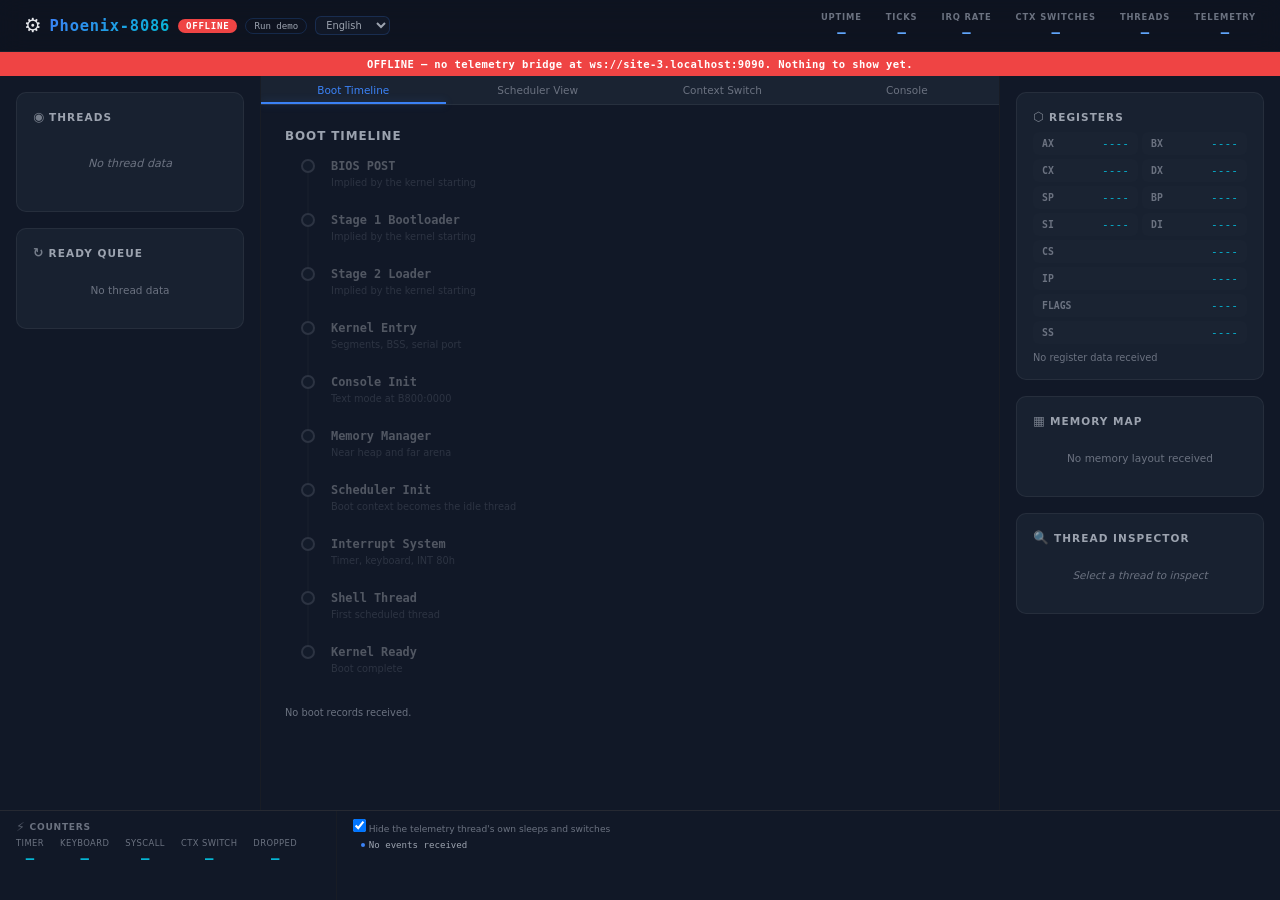
==== commit 298947df: "In-browser demo, release and site workflows, documentation and labs - dashboard/protocol.js: JavaScr" ====
--- a/dashboard/index.html
+++ b/dashboard/index.html
@@ -335,6 +335,7 @@
         </div>
     </div>
 
+    <script src="config.js"></script>
     <script src="i18n.js"></script>
     <script src="locales/en.js"></script>
     <script src="locales/de.js"></script>
@@ -343,6 +344,8 @@
     <script src="locales/ar.js"></script>
     <script src="model.js"></script>
     <script src="demo.js"></script>
+    <script src="protocol.js"></script>
+    <script src="browser.js"></script>
     <script src="app.js"></script>
 </body>
 </html>
--- a/dashboard/styles.css
+++ b/dashboard/styles.css
@@ -1064,6 +1064,7 @@
 .logo-badge--replay  { background: var(--accent-purple); color: #fff; animation: none; }
 .logo-badge--demo    { background: var(--accent-amber); animation: none; }
 .logo-badge--offline { background: var(--accent-red); color: #fff; animation: none; }
+.logo-badge--emulator { background: var(--accent-cyan); color: #000; animation: none; }
 
 .mode-banner {
     padding: 6px var(--gap-md);
@@ -1079,6 +1080,7 @@
 .mode-banner--replay  { background: var(--accent-purple); color: #fff; }
 .mode-banner--offline { background: var(--accent-red); color: #fff; }
 .mode-banner--waiting { background: var(--bg-tertiary); color: var(--text-secondary); }
+.mode-banner--emulator { background: var(--accent-cyan); color: #000; }
 
 .demo-toggle {
     font-family: var(--font-mono);
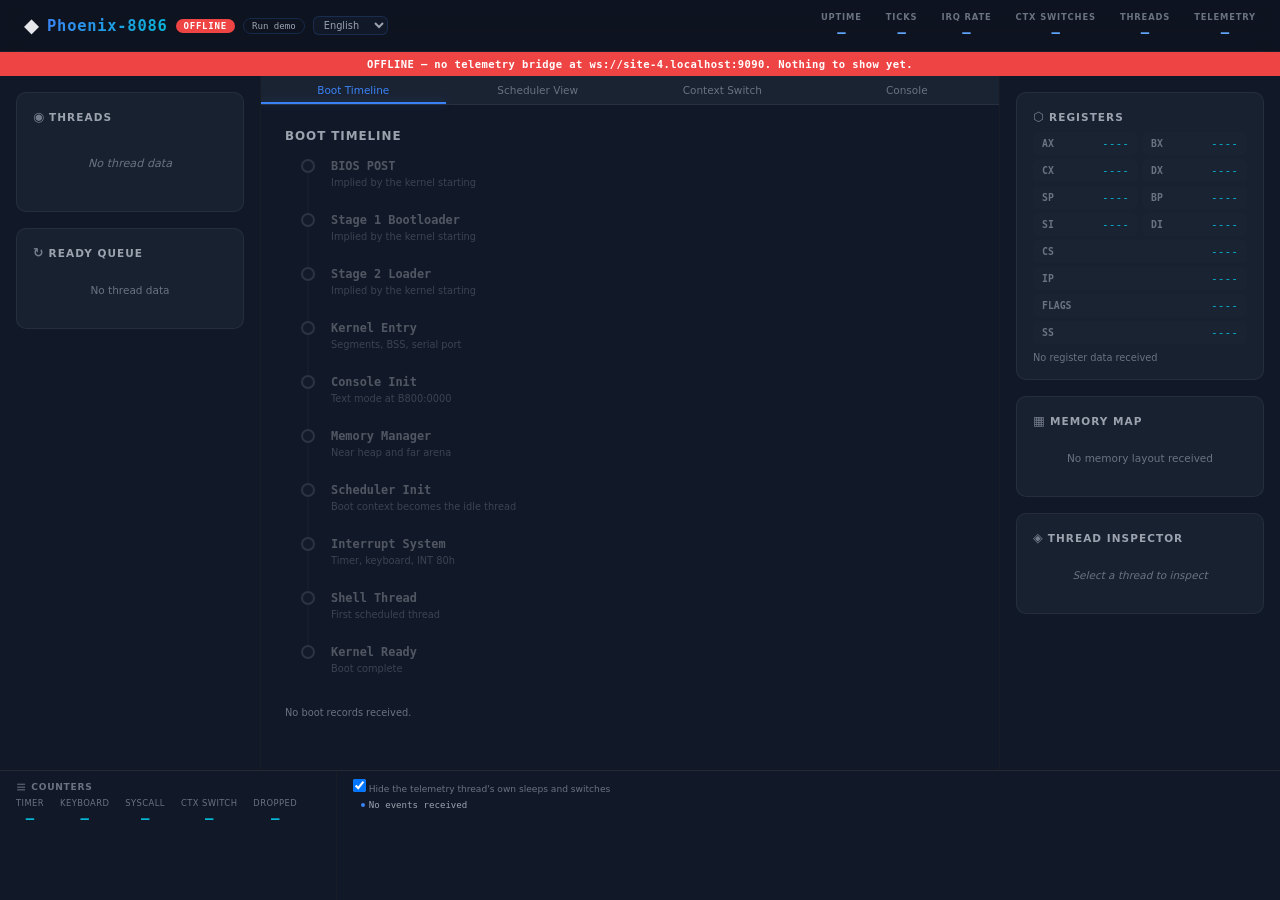
==== commit 7c054802: "Check the dashboard in a real browser and fix what it showed - tools/test_dashboard_browser.mjs: hea" ====
--- a/dashboard/index.html
+++ b/dashboard/index.html
@@ -11,7 +11,7 @@
     <!-- ═══ Top Status Bar ═══ -->
     <header class="top-bar" id="top-bar">
         <div class="top-bar__logo">
-            <span class="logo-icon">⚙</span>
+            <span class="logo-icon">◆</span>
             <span class="logo-text">Phoenix-8086</span>
             <span class="logo-badge logo-badge--offline" id="status-badge">OFFLINE</span>
             <button class="demo-toggle" id="demo-toggle" type="button">Run demo</button>
@@ -191,25 +191,25 @@
                 <h2 class="view-content__title" data-i18n="view.contextSwitch">Context Switch</h2>
                 <div class="ctx-switch-anim" id="ctx-switch-anim">
                     <div class="ctx-phase" id="ctx-phase-save">
-                        <div class="ctx-phase__icon">💾</div>
+                        <div class="ctx-phase__icon">1</div>
                         <div class="ctx-phase__label" data-i18n="ctx.save">Save Registers</div>
                         <div class="ctx-phase__desc" data-i18n="ctx.save.desc">Push registers on the thread's stack</div>
                     </div>
                     <div class="ctx-arrow">→</div>
                     <div class="ctx-phase" id="ctx-phase-select">
-                        <div class="ctx-phase__icon">🔍</div>
+                        <div class="ctx-phase__icon">2</div>
                         <div class="ctx-phase__label" data-i18n="ctx.select">Select Next</div>
                         <div class="ctx-phase__desc" data-i18n="ctx.select.desc">Priority, round-robin, aging</div>
                     </div>
                     <div class="ctx-arrow">→</div>
                     <div class="ctx-phase" id="ctx-phase-restore">
-                        <div class="ctx-phase__icon">📤</div>
+                        <div class="ctx-phase__icon">3</div>
                         <div class="ctx-phase__label" data-i18n="ctx.restore">Restore Context</div>
                         <div class="ctx-phase__desc" data-i18n="ctx.restore.desc">Load SP of the next thread, pop</div>
                     </div>
                     <div class="ctx-arrow">→</div>
                     <div class="ctx-phase" id="ctx-phase-iret">
-                        <div class="ctx-phase__icon">⚡</div>
+                        <div class="ctx-phase__icon">4</div>
                         <div class="ctx-phase__label" data-i18n="ctx.iret">IRET</div>
                         <div class="ctx-phase__desc" data-i18n="ctx.iret.desc">Resume execution</div>
                     </div>
@@ -275,7 +275,7 @@
 
             <div class="panel__section" id="thread-inspector-section">
                 <h2 class="panel__title">
-                    <span class="panel__icon">🔍</span> <span data-i18n="panel.inspector">Thread Inspector</span>
+                    <span class="panel__icon">◈</span> <span data-i18n="panel.inspector">Thread Inspector</span>
                 </h2>
                 <div class="thread-inspector" id="thread-inspector">
                     <p class="inspector-placeholder">Select a thread to inspect</p>
@@ -288,7 +288,7 @@
     <footer class="bottom-bar" id="bottom-bar">
         <div class="bottom-bar__section">
             <h2 class="bottom-bar__title">
-                <span class="panel__icon">⚡</span> <span data-i18n="panel.counters">Counters</span>
+                <span class="panel__icon">≡</span> <span data-i18n="panel.counters">Counters</span>
             </h2>
             <div class="irq-counters" id="irq-counters">
                 <div class="irq-counter">
@@ -327,7 +327,7 @@
     <!-- ═══ Fault Overlay (hidden by default) ═══ -->
     <div class="fault-overlay" id="fault-overlay" style="display: none;">
         <div class="fault-content">
-            <h1 class="fault-title">⚠ <span data-i18n="fault.title">KERNEL PANIC</span></h1>
+            <h1 class="fault-title">! <span data-i18n="fault.title">KERNEL PANIC</span></h1>
             <p class="fault-reason" id="fault-reason"></p>
             <p class="fault-thread" id="fault-thread"></p>
             <div class="fault-registers" id="fault-registers" dir="ltr"></div>
--- a/dashboard/styles.css
+++ b/dashboard/styles.css
@@ -95,7 +95,7 @@
     font-family: var(--font-sans);
     background: var(--bg-primary);
     color: var(--text-primary);
-    min-height: 100vh;
+    height: 100vh;      /* fixed, so the panels scroll instead of pushing the bottom bar off screen */
     display: flex;
     flex-direction: column;
     overflow: hidden;
@@ -553,7 +553,7 @@
 
 .boot-step__desc {
     font-size: 0.7rem;
-    color: var(--text-muted);
+    color: var(--text-secondary);
     margin-top: 2px;
 }
 
@@ -612,8 +612,11 @@
     font-family: var(--font-mono);
     font-size: 0.7rem;
     color: var(--text-secondary);
-    width: 60px;
+    width: 110px;
     flex-shrink: 0;
+    white-space: nowrap;
+    overflow: hidden;
+    text-overflow: ellipsis;
 }
 
 .cpu-bar__track {
@@ -643,9 +646,9 @@
     display: flex;
     align-items: center;
     justify-content: center;
-    gap: var(--gap-md);
-    padding: var(--gap-xl);
-    flex-wrap: wrap;
+    gap: var(--gap-sm);
+    padding: var(--gap-lg) 0;
+    flex-wrap: nowrap;      /* the four steps read as one line */
 }
 
 .ctx-phase {
@@ -657,7 +660,9 @@
     background: var(--bg-card);
     border-radius: var(--radius-md);
     border: 1px solid var(--border-subtle);
-    min-width: 120px;
+    flex: 1 1 0;
+    min-width: 0;
+    text-align: center;
     transition: all var(--transition-base);
 }
 
@@ -881,7 +886,7 @@
     gap: 1px;
     background: var(--border-subtle);
     border-top: 1px solid var(--glass-border);
-    height: 90px;
+    height: 130px;
     flex-shrink: 0;
 }
 
@@ -1246,6 +1251,83 @@
     border-right: 3px solid;
 }
 
+/* ── Layout corrections found by looking at the page ── */
+
+/* Context-switch step numbers */
+.ctx-phase__icon {
+    width: 2rem;
+    height: 2rem;
+    line-height: 2rem;
+    border-radius: 50%;
+    border: 1px solid var(--border-accent);
+    font-family: var(--font-mono);
+    font-size: 0.9rem;
+    color: var(--text-accent);
+}
+
+/* The console fills its view and keeps the input visible below it */
+#view-console.view-content--active {
+    display: flex;
+    flex-direction: column;
+}
+
+#view-console .console-output {
+    flex: 1;
+    min-height: 0;
+    height: auto;
+}
+
+/* These lists are redrawn several times a second while data flows.
+   An entry animation would restart on every redraw and leave the
+   items permanently half-faded, so they have none. */
+.event-item,
+.sched-queue__item {
+    animation: none;
+}
+
+/* A steady title is easier to read than a blinking one */
+.fault-title {
+    animation: none;
+}
+
+/* The event list scrolls inside the bottom bar */
+.bottom-bar__section--log {
+    display: flex;
+    flex-direction: column;
+    min-height: 0;
+}
+
+.bottom-bar__section--log .event-stream {
+    flex: 1;
+    min-height: 0;
+    height: auto;
+}
+
+/* Letter-spacing breaks the joins between Arabic letters, and
+   monospace fonts space them apart; translated text uses the
+   proportional font in right-to-left languages. */
+[dir="rtl"] * {
+    letter-spacing: normal !important;
+}
+
+[dir="rtl"] .mem-region__label,
+[dir="rtl"] .thread-card__state,
+[dir="rtl"] .thread-card__meta,
+[dir="rtl"] .mode-banner,
+[dir="rtl"] .logo-badge,
+[dir="rtl"] .event-item,
+[dir="rtl"] .sched-queue__item,
+[dir="rtl"] .ctx-phase__label,
+[dir="rtl"] .boot-step__label,
+[dir="rtl"] .inspector-field__value,
+[dir="rtl"] .view-note,
+[dir="rtl"] .fault-title,
+[dir="rtl"] .fault-thread,
+[dir="rtl"] .demo-toggle,
+[dir="rtl"] .fault-dismiss {
+    font-family: var(--font-sans);
+}
+
 /* ── Reduced motion ─────────────────────────── */
 @media (prefers-reduced-motion: reduce) {
     *, *::before, *::after {
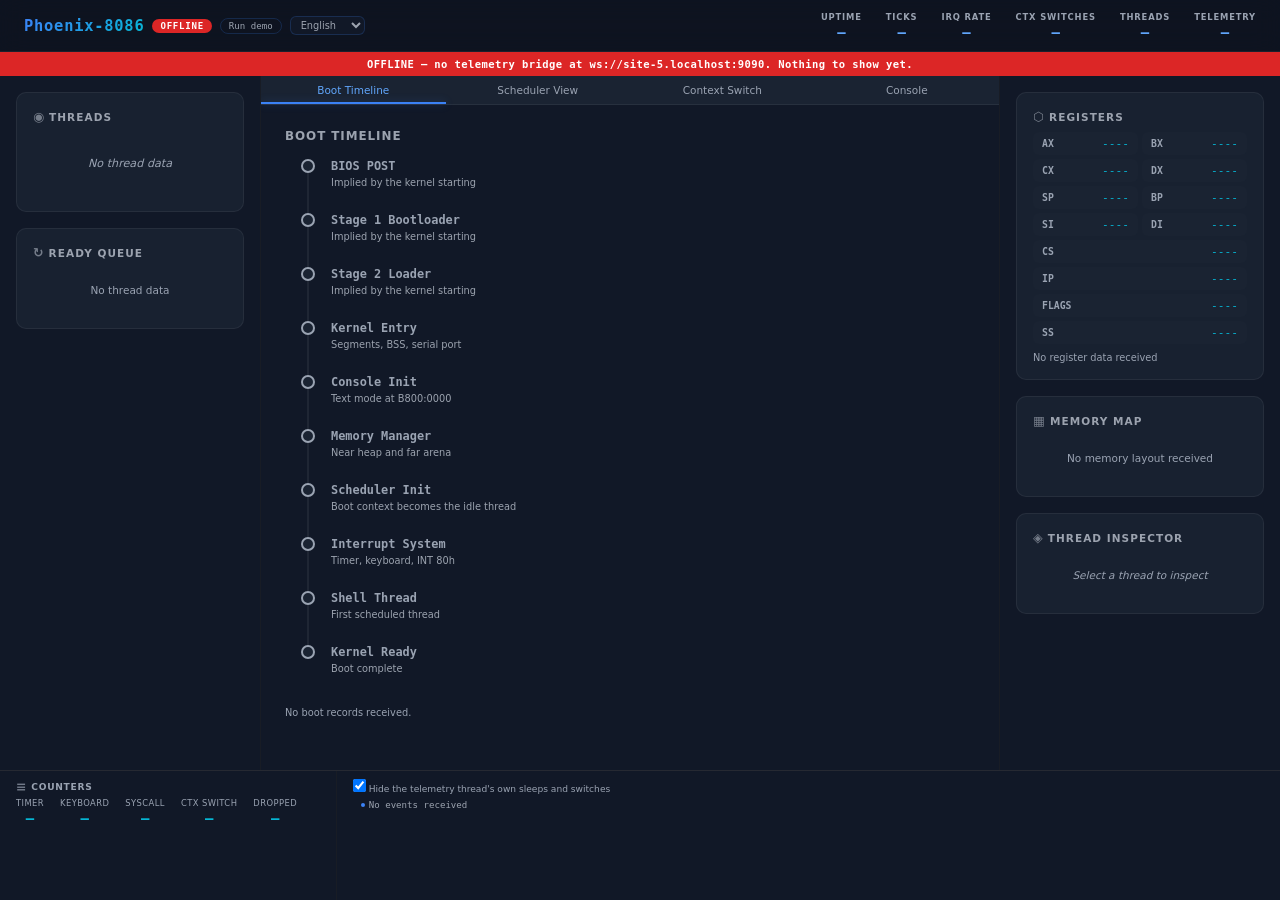
==== commit df82c264: "Dashboard accessibility pass and phone layout - Contrast raised to WCAG AA throughout; boot steps no" ====
--- a/dashboard/index.html
+++ b/dashboard/index.html
@@ -11,7 +11,6 @@
     <!-- ═══ Top Status Bar ═══ -->
     <header class="top-bar" id="top-bar">
         <div class="top-bar__logo">
-            <span class="logo-icon">◆</span>
             <span class="logo-text">Phoenix-8086</span>
             <span class="logo-badge logo-badge--offline" id="status-badge">OFFLINE</span>
             <button class="demo-toggle" id="demo-toggle" type="button">Run demo</button>
@@ -52,7 +51,7 @@
     <!-- ═══ Main Dashboard Grid ═══ -->
     <main class="dashboard">
         <!-- ─── Left Panel: Thread List & Scheduler ─── -->
-        <aside class="panel panel--left" id="panel-left">
+        <aside class="panel panel--left" id="panel-left" tabindex="0" aria-label="Threads">
             <div class="panel__section" id="thread-list-section">
                 <h2 class="panel__title">
                     <span class="panel__icon">◉</span> <span data-i18n="panel.threads">Threads</span>
@@ -77,15 +76,15 @@
         <!-- ─── Center Panel: Main Visualization ─── -->
         <section class="panel panel--center" id="panel-center">
             <!-- View Tabs -->
-            <div class="view-tabs" id="view-tabs">
-                <button class="view-tab view-tab--active" data-view="boot" data-i18n="tab.boot">Boot Timeline</button>
-                <button class="view-tab" data-view="scheduler" data-i18n="tab.scheduler">Scheduler View</button>
-                <button class="view-tab" data-view="context-switch" data-i18n="tab.contextSwitch">Context Switch</button>
-                <button class="view-tab" data-view="console" data-i18n="tab.console">Console</button>
+            <div class="view-tabs" id="view-tabs" role="tablist">
+                <button class="view-tab view-tab--active" data-view="boot" role="tab" id="tab-boot" aria-controls="view-boot" aria-selected="true" tabindex="0" data-i18n="tab.boot">Boot Timeline</button>
+                <button class="view-tab" data-view="scheduler" role="tab" id="tab-scheduler" aria-controls="view-scheduler" aria-selected="false" tabindex="-1" data-i18n="tab.scheduler">Scheduler View</button>
+                <button class="view-tab" data-view="context-switch" role="tab" id="tab-context-switch" aria-controls="view-context-switch" aria-selected="false" tabindex="-1" data-i18n="tab.contextSwitch">Context Switch</button>
+                <button class="view-tab" data-view="console" role="tab" id="tab-console" aria-controls="view-console" aria-selected="false" tabindex="-1" data-i18n="tab.console">Console</button>
             </div>
 
             <!-- Boot Timeline View -->
-            <div class="view-content view-content--active" id="view-boot">
+            <div class="view-content view-content--active" id="view-boot" role="tabpanel" aria-labelledby="tab-boot">
                 <h2 class="view-content__title" data-i18n="view.boot">Boot Timeline</h2>
                 <div class="boot-timeline" id="boot-timeline">
                     <div class="boot-step" data-stage="1">
@@ -173,7 +172,7 @@
             </div>
 
             <!-- Scheduler View -->
-            <div class="view-content" id="view-scheduler">
+            <div class="view-content" id="view-scheduler" role="tabpanel" aria-labelledby="tab-scheduler">
                 <h2 class="view-content__title" data-i18n="view.scheduler">Scheduler Timeline</h2>
                 <div class="sched-timeline" id="sched-timeline">
                     <div class="sched-timeline__gantt" id="sched-gantt" dir="ltr"></div>
@@ -187,7 +186,7 @@
             </div>
 
             <!-- Context Switch View -->
-            <div class="view-content" id="view-context-switch">
+            <div class="view-content" id="view-context-switch" role="tabpanel" aria-labelledby="tab-context-switch">
                 <h2 class="view-content__title" data-i18n="view.contextSwitch">Context Switch</h2>
                 <div class="ctx-switch-anim" id="ctx-switch-anim">
                     <div class="ctx-phase" id="ctx-phase-save">
@@ -229,9 +228,9 @@
             </div>
 
             <!-- Console View -->
-            <div class="view-content" id="view-console">
+            <div class="view-content" id="view-console" role="tabpanel" aria-labelledby="tab-console">
                 <h2 class="view-content__title" data-i18n="view.console">Kernel Console Mirror</h2>
-                <div class="console-output" id="console-output" dir="ltr">
+                <div class="console-output" id="console-output" dir="ltr" tabindex="0" role="log" aria-label="Kernel console">
                     <pre id="console-text">No console output received.</pre>
                 </div>
                 <form class="console-form" id="console-form" autocomplete="off">
@@ -242,7 +241,7 @@
         </section>
 
         <!-- ─── Right Panel: Registers, Memory, Inspector ─── -->
-        <aside class="panel panel--right" id="panel-right">
+        <aside class="panel panel--right" id="panel-right" tabindex="0" aria-label="Registers and memory">
             <div class="panel__section" id="register-section">
                 <h2 class="panel__title">
                     <span class="panel__icon">⬡</span> <span data-i18n="panel.registers">Registers</span>
@@ -318,16 +317,16 @@
                 <input type="checkbox" id="event-filter" checked>
                 <span data-i18n="events.filter">Hide the telemetry thread's own sleeps and switches</span>
             </label>
-            <div class="event-stream" id="event-stream">
+            <div class="event-stream" id="event-stream" tabindex="0" role="log" aria-live="off" aria-label="Events">
                 <div class="event-item event-item--info">No events received</div>
             </div>
         </div>
     </footer>
 
     <!-- ═══ Fault Overlay (hidden by default) ═══ -->
-    <div class="fault-overlay" id="fault-overlay" style="display: none;">
+    <div class="fault-overlay" id="fault-overlay" style="display: none;" role="alertdialog" aria-modal="true" aria-labelledby="fault-title" aria-describedby="fault-reason">
         <div class="fault-content">
-            <h1 class="fault-title">! <span data-i18n="fault.title">KERNEL PANIC</span></h1>
+            <h1 class="fault-title" id="fault-title">! <span data-i18n="fault.title">KERNEL PANIC</span></h1>
             <p class="fault-reason" id="fault-reason"></p>
             <p class="fault-thread" id="fault-thread"></p>
             <div class="fault-registers" id="fault-registers" dir="ltr"></div>
--- a/dashboard/styles.css
+++ b/dashboard/styles.css
@@ -24,7 +24,7 @@
     /* Text */
     --text-primary:     #e5e7eb;
     --text-secondary:   #9ca3af;
-    --text-muted:       #6b7280;
+    --text-muted:       #9aa3b2;    /* 4.5:1 or better on every panel background */
     --text-accent:      #60a5fa;
 
     /* Accents */
@@ -430,7 +430,7 @@
 }
 
 .view-tab--active {
-    color: var(--accent-blue);
+    color: var(--text-accent);
 }
 
 .view-tab--active::after {
@@ -1066,9 +1066,9 @@
 
 /* ── Data source: mode badge and banner ─────── */
 .logo-badge--live    { background: var(--accent-green); animation: none; }
-.logo-badge--replay  { background: var(--accent-purple); color: #fff; animation: none; }
+.logo-badge--replay  { background: #7c3aed; color: #fff; animation: none; }
 .logo-badge--demo    { background: var(--accent-amber); animation: none; }
-.logo-badge--offline { background: var(--accent-red); color: #fff; animation: none; }
+.logo-badge--offline { background: #dc2626; color: #fff; animation: none; }
 .logo-badge--emulator { background: var(--accent-cyan); color: #000; animation: none; }
 
 .mode-banner {
@@ -1082,8 +1082,8 @@
 
 .mode-banner[hidden] { display: none; }
 .mode-banner--demo    { background: var(--accent-amber); color: #000; }
-.mode-banner--replay  { background: var(--accent-purple); color: #fff; }
-.mode-banner--offline { background: var(--accent-red); color: #fff; }
+.mode-banner--replay  { background: #7c3aed; color: #fff; }
+.mode-banner--offline { background: #dc2626; color: #fff; }
 .mode-banner--waiting { background: var(--bg-tertiary); color: var(--text-secondary); }
 .mode-banner--emulator { background: var(--accent-cyan); color: #000; }
 
@@ -1328,6 +1328,132 @@
     font-family: var(--font-sans);
 }
 
+/* ── Accessibility: contrast and focus ──────── */
+
+/* State badges and alerts: lighter text so it reads on the tinted background */
+.thread-card__state--running    { color: #34d399; }
+.thread-card__state--ready      { color: #93c5fd; }
+.thread-card__state--blocked    { color: #fbbf24; }
+.thread-card__state--sleeping   { color: #c4b5fd; }
+.thread-card__state--terminated { color: #fca5a5; }
+.event-item--fault              { color: #fca5a5; }
+
+.fault-thread,
+.fault-registers {
+    color: var(--text-primary);
+}
+
+/* Steps not reached yet are marked by their hollow dot and muted text.
+   Fading the whole row made the text too faint to read. */
+.boot-step {
+    opacity: 1;
+}
+
+.boot-step .boot-step__label {
+    color: var(--text-muted);
+}
+
+.boot-step--completed .boot-step__label,
+.boot-step--active .boot-step__label {
+    color: var(--text-primary);
+}
+
+/* Everything that can take keyboard focus shows it */
+.view-tab:focus-visible,
+.panel:focus-visible,
+.event-stream:focus-visible,
+.console-output:focus-visible,
+.fault-dismiss:focus-visible,
+.demo-toggle:focus-visible,
+#event-filter:focus-visible {
+    outline: 2px solid var(--text-accent);
+    outline-offset: -2px;
+}
+
+/* ── Phones: one scrolling column ───────────── */
+@media (max-width: 640px) {
+    body {
+        height: auto;
+        min-height: 100vh;
+        overflow: auto;
+    }
+
+    .top-bar {
+        height: auto;
+        flex-wrap: wrap;
+        gap: var(--gap-sm);
+    }
+
+    .top-bar__metrics {
+        flex-wrap: wrap;
+        gap: var(--gap-sm) var(--gap-md);
+    }
+
+    .dashboard {
+        display: block;
+    }
+
+    .panel {
+        overflow: visible;
+    }
+
+    .panel--left,
+    .panel--right {
+        flex-direction: column;
+        overflow-x: visible;
+    }
+
+    .panel__section {
+        min-width: 0;
+    }
+
+    .view-content {
+        overflow: visible;
+        padding: var(--gap-md);
+    }
+
+    #view-console .console-output {
+        height: 50vh;
+        flex: none;
+    }
+
+    .ctx-switch-anim {
+        flex-wrap: wrap;
+    }
+
+    .ctx-phase {
+        flex: 1 1 40%;
+    }
+
+    .ctx-arrow {
+        display: none;
+    }
+
+    .ctx-switch-detail {
+        flex-direction: column;
+        padding: var(--gap-md) 0;
+    }
+
+    .ctx-thread-box {
+        min-width: 0;
+        width: 100%;
+    }
+
+    .ctx-switch-arrow {
+        transform: rotate(90deg);
+    }
+
+    .bottom-bar {
+        height: auto;
+        flex-direction: column;
+    }
+
+    .bottom-bar__section--log .event-stream {
+        height: 30vh;
+        flex: none;
+    }
+}
+
 /* ── Reduced motion ─────────────────────────── */
 @media (prefers-reduced-motion: reduce) {
     *, *::before, *::after {
